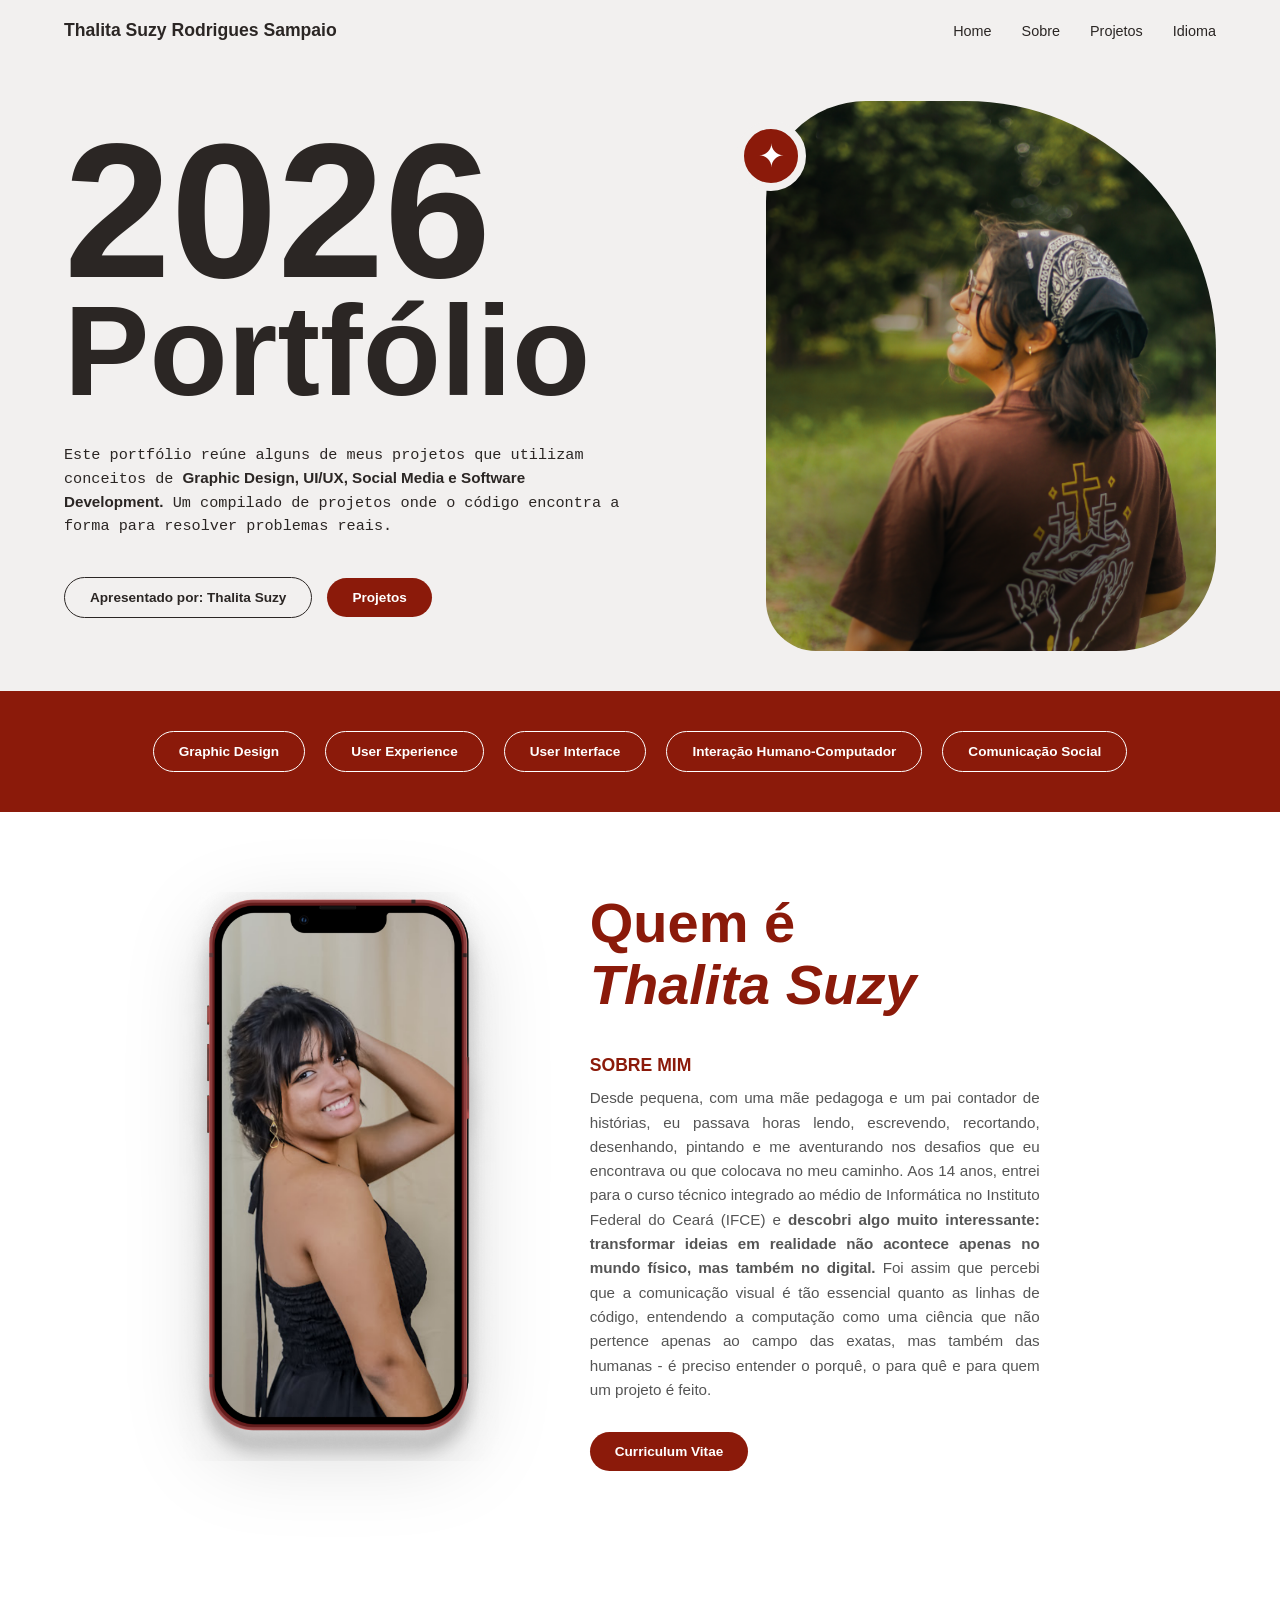
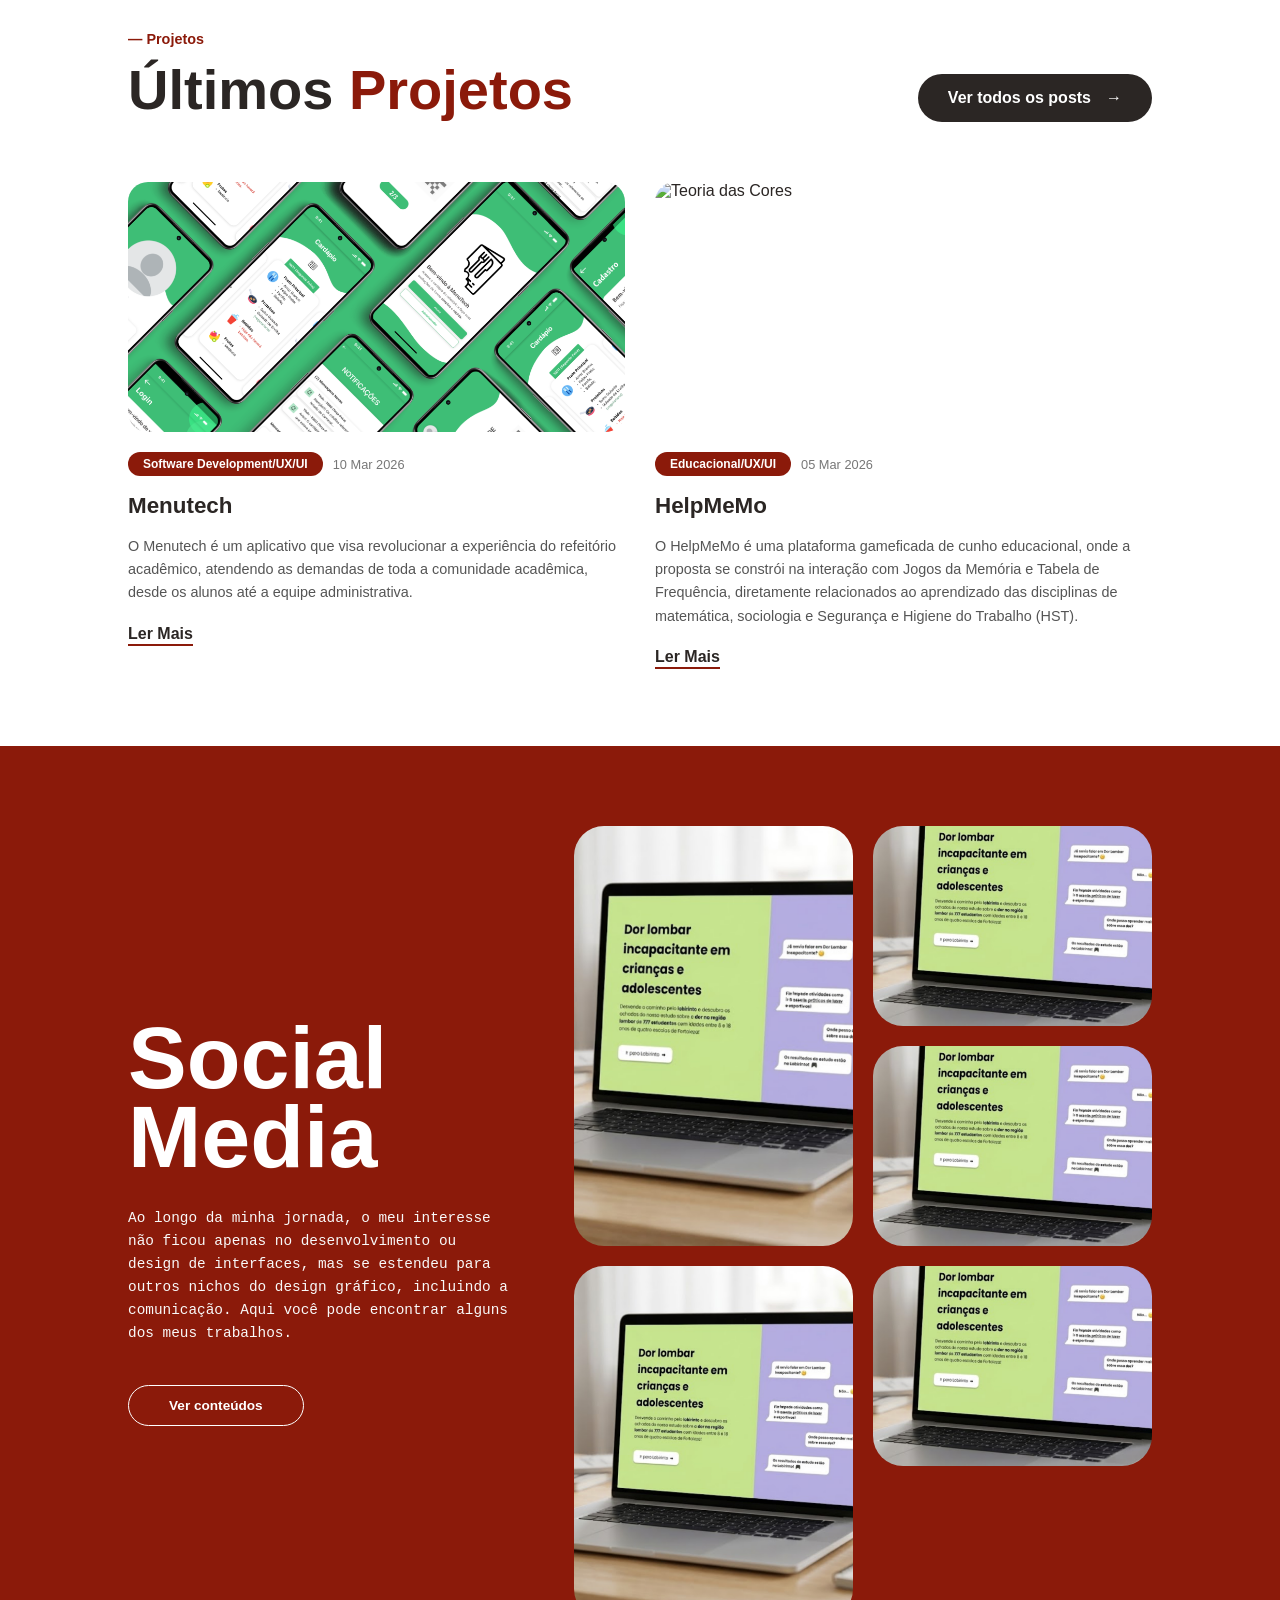
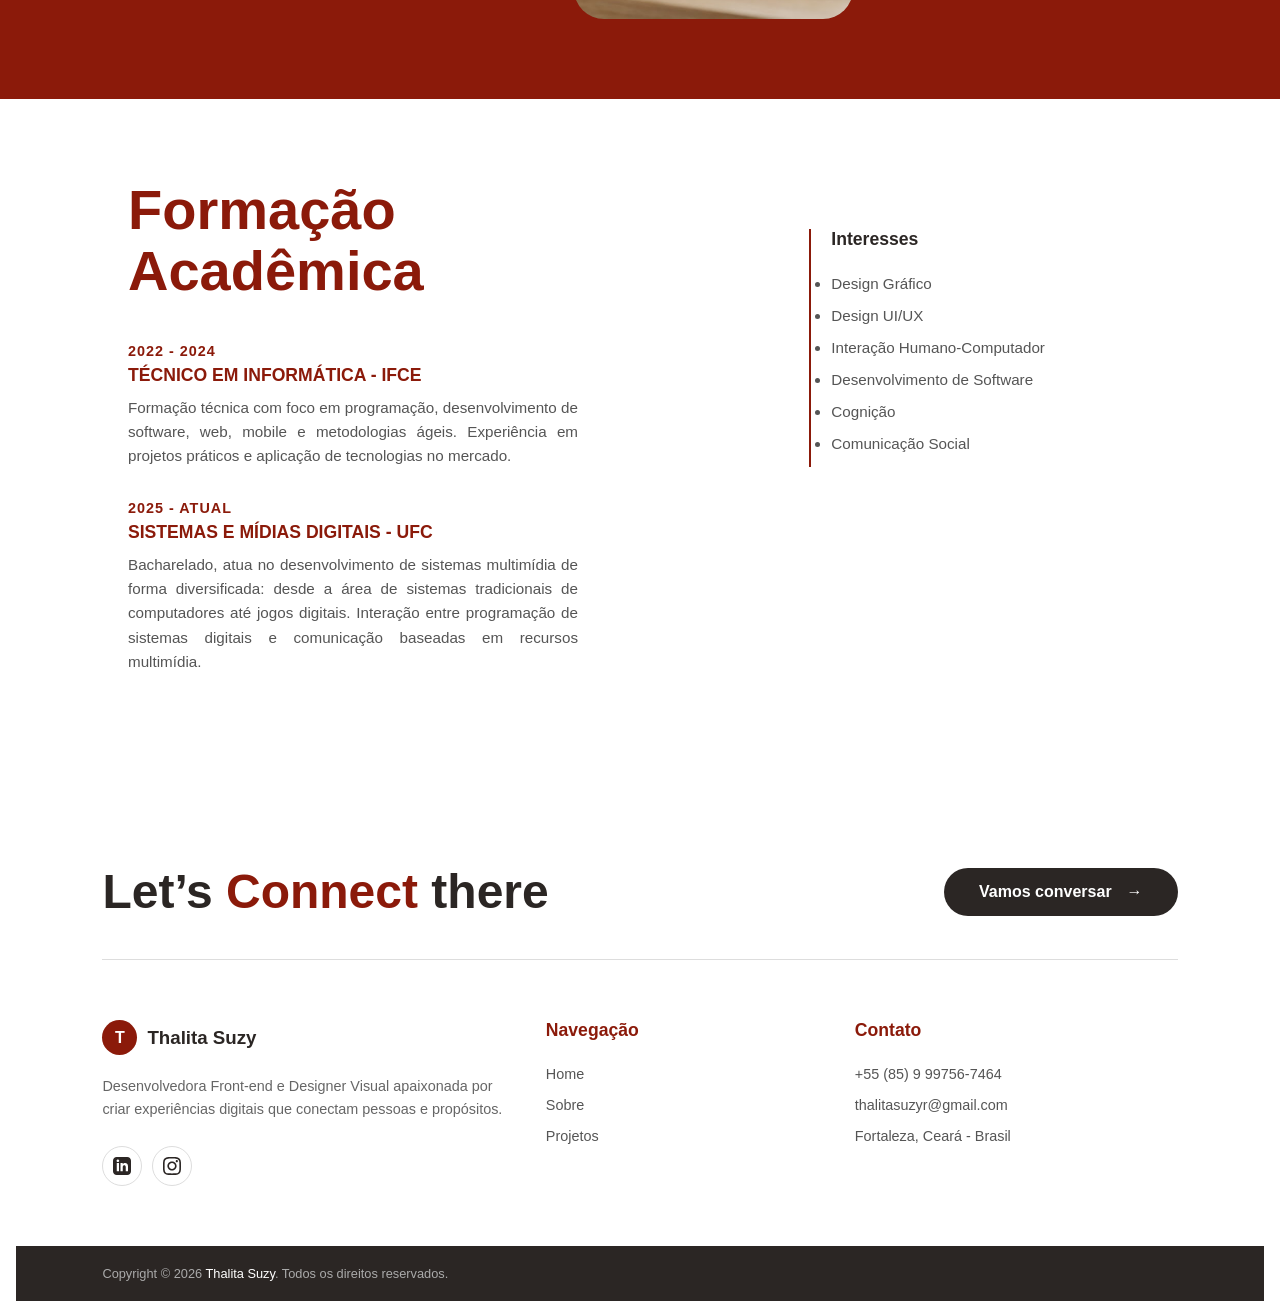
==== index.html @ 00ee0e09 "Update index.html" ====
<!DOCTYPE html>
<html lang="pt-br">
<head>
    <meta charset="UTF-8">
    <meta name="viewport" content="width=device-width, initial-scale=1.0">
    <title>Thalita Suzy | Portfolio</title>
    <link rel="stylesheet" href="index.css">
    <script src="main.js" defer></script>
</head>
<body id="home">

    <nav class="navbar">
        <div class="logo">Thalita Suzy Rodrigues Sampaio</div>
        <ul class="nav-links">
            <li><a href="#home" data-i18n="nav_home">Home</a></li>
            <li><a href="#sobre" data-i18n="nav_about">Sobre</a></li>
            <li><a href="#projetos" data-i18n="nav_projects">Projetos</a></li>
            <li class="dropdown-container">
                <a href="#" class="dropdown-trigger" data-i18n="nav_lang">Idioma</a>
                <ul class="dropdown-menu">
                    <li><a href="#" id="btn-pt">Português</a></li>
                    <li><a href="#" id="btn-en">Inglês</a></li>
                </ul>
            </li>
        </ul>
    </nav>

    <section class="hero">
        <div class="content">
            <h1 class="year">2026</h1>
            <h2 class="title" data-i18n="hero_title">Portfólio</h2>
            <p class="subtitle" data-i18n="hero_subtitle">Este portfólio reúne alguns de meus projetos que utilizam conceitos de <strong>Graphic Design, UI/UX, Social Media e Software Development.</strong> Um compilado de projetos onde o código encontra a forma para resolver problemas reais.</p>
            
            <div class="buttons">
                <span class="btn-outline" data-i18n="hero_presented">Apresentado por: Thalita Suzy</span>
                <a href="#projetos" class="btn-solid" style="text-decoration: none;" data-i18n="hero_btn">Projetos</a>
            </div>
        </div>

        <div class="image-container">
            <div class="star-icon">✦</div>
            <div class="main-image">
                <img src="assets/hero-img.png" alt="Foto de Perfil">
            </div>
        </div>
    </section>

    <section class="interests">
        <div class="interests-container">
            <span class="btn-outline-white">Graphic Design</span>
            <span class="btn-outline-white">User Experience</span>
            <span class="btn-outline-white">User Interface</span>
            <span class="btn-outline-white" data-i18n="int_ihc">Interação Humano-Computador</span>
            <span class="btn-outline-white" data-i18n="int_cs">Comunicação Social</span>
        </div>
    </section>

    <section class="academic-journey" id="sobre">
        <div class="mockup-container">
            <img src="assets/iphone-mockup.png" alt="Interface Mobile Portfolio" class="iphone-img">
        </div>
        <div class="education-info">
            <h2 class="section-title" data-i18n="about_section_title">Quem é<br><em>Thalita Suzy</em></h2>

            <div class="course">
                <h3 data-i18n="about_title">Sobre mim</h3>
                <p data-i18n="about_text">Desde pequena, com uma mãe pedagoga e um pai contador de histórias, eu passava horas lendo, escrevendo, recortando, desenhando, pintando e me aventurando nos desafios que eu encontrava ou que colocava no meu caminho. Aos 14 anos, entrei para o curso técnico integrado ao médio de Informática no Instituto Federal do Ceará (IFCE) e <strong>descobri algo muito interessante: transformar ideias em realidade não acontece apenas no mundo físico, mas também no digital.</strong> Foi assim que percebi que a comunicação visual é tão essencial quanto as linhas de código, entendendo a computação como uma ciência que não pertence apenas ao campo das exatas, mas também das humanas - é preciso entender o porquê, o para quê e para quem um projeto é feito.</p>
            </div>

            <a href="https://lattes.cnpq.br/1735218539769855" target="_blank" rel="noopener noreferrer" class="btn-solid" style="display: inline-block; text-decoration: none; text-align: center;" data-i18n="about_cv">Curriculum Vitae</a>
        </div>
    </section>

    <section class="latest-news" id="projetos">
        <div class="news-header">
            <div class="header-left">
                <span class="news-tag" data-i18n="proj_tag">— Projetos</span>
                <h2 class="news-title-main" data-i18n="proj_title">Últimos <span>Projetos</span></h2>
            </div>
            <a href="https://www.linkedin.com/in/thalitasuzy/" target="_blank" rel="noopener noreferrer" class="view-all-btn" data-i18n="proj_view_all">
                Ver todos os posts <span class="arrow">→</span>
            </a>
        </div>

        <div class="news-grid">
            <article class="news-card">
                <div class="card-image">
                    <img src="assets/projeto2.png" alt="Web Design" loading="lazy">
                </div>
                <div class="card-meta">
                    <span class="category-tag">Software Development/UX/UI</span>
                    <span class="post-date">10 Mar 2026</span>
                </div>
                <h3>Menutech</h3>
                <p data-i18n="proj1_desc">O Menutech é um aplicativo que visa revolucionar a experiência do refeitório acadêmico, atendendo as demandas de toda a comunidade academica, desde os alunos até a equipe administrativa.</p>
                <a href="https://www.linkedin.com/feed/update/urn:li:activity:7304932510893797377/" target="_blank" rel="noopener noreferrer" class="read-more" data-i18n="proj_read_more">Ler Mais</a>
            </article>

            <article class="news-card">
                <div class="card-image">
                    <img src="assets/projeto3.png" alt="Teoria das Cores" loading="lazy">
                </div>
                <div class="card-meta">
                    <span class="category-tag">Educacional/UX/UI</span>
                    <span class="post-date">05 Mar 2026</span>
                </div>
                <h3>HelpMeMo</h3>
                <p data-i18n="proj2_desc">O HelpMeMo é uma plataforma gameficada de cunho educacional, onde a proposta se constrói na interação com Jogos da Memória e Tabela de Frequência, diretamente relacionados ao aprendizado das disciplinas de matemática, sociologia e Segurança e Higiene do Trabalho (HST).</p>
                <a href="https://www.linkedin.com/feed/update/urn:li:activity:7315538805820669953/" target="_blank" rel="noopener noreferrer" class="read-more" data-i18n="proj_read_more">Ler Mais</a>
            </article>

        </div>
    </section>

    <section class="content-created">
        <div class="content-info">
            <h2 class="content-title">Social Media</h2>
            <p class="content-description" data-i18n="sm_desc">
                Ao longo da minha jornada, o meu interesse não ficou apenas no desenvolvimento ou design de interfaces, 
                mas se estendeu para outros nichos do design gráfico, incluindo a comunicação. Aqui você pode encontrar alguns dos meus trabalhos.
            </p>
            <a href="#" class="btn-outline-pill" data-i18n="sm_btn">Ver conteúdos</a>
        </div>

        <div class="content-gallery">
            <div class="grid-item item-1"><img src="assets/projeto1.png" alt="Kedros Media & Studio" loading="lazy"></div>
            <div class="grid-item item-2"><img src="assets/projeto1.png" alt="Design Mobile" loading="lazy"></div>
            <div class="grid-item item-3"><img src="assets/projeto1.png" alt="Branding e Cartões" loading="lazy"></div>
            <div class="grid-item item-4"><img src="assets/projeto1.png" alt="Editorial Design" loading="lazy"></div>
            <div class="grid-item item-5"><img src="assets/projeto1.png" alt="Social Media Design" loading="lazy"></div>
        </div>
    </section>

    <section class="academic-journey">
        <div class="education-info">
            <h2 class="section-title" data-i18n="acad_title">Formação<br>Acadêmica</h2>

            <div class="course">
                <span class="date">2022 - 2024</span>
                <h3 data-i18n="acad_ifce_title">TÉCNICO EM INFORMÁTICA - IFCE</h3>
                <p data-i18n="acad_ifce_desc">Formação técnica com foco em programação, desenvolvimento de software, web, mobile e metodologias ágeis. Experiência em projetos práticos e aplicação de tecnologias no mercado.</p>
            </div>

            <div class="course">
                <span class="date" data-i18n="acad_ufc_date">2025 - ATUAL</span>
                <h3 data-i18n="acad_ufc_title">SISTEMAS E MÍDIAS DIGITAIS - UFC</h3>
                <p data-i18n="acad_ufc_desc">Bacharelado, atua no desenvolvimento de sistemas multimídia de forma diversificada: desde a área de sistemas tradicionais de computadores até jogos digitais. Interação entre programação de sistemas digitais e comunicação baseadas e recursos multimídia.</p>
            </div>
        </div>

        <div class="interests-sidebar">
            <h4 data-i18n="acad_int_title">Interesses</h4>
            <ul>
                <li>Design Gráfico</li>
                <li>Design UI/UX</li>
                <li data-i18n="int_ihc">Interação Humano-Computador</li>
                <li data-i18n="acad_int_dev">Desenvolvimento de Software</li>
                <li data-i18n="acad_int_cog">Cognição</li>
                <li data-i18n="int_cs">Comunicação Social</li>
            </ul>
        </div>
    </section>

    <footer class="lets-connect">
        <div class="footer-top">
            <h2 class="connect-title" data-i18n="foot_connect">Let’s <span>Connect</span> there</h2>
            <a href="mailto:thalitasuzy@exemplo.com?subject=Contato via Portfólio" class="footer-cta-btn" data-i18n="foot_btn">
                Vamos conversar <span class="arrow">→</span>
            </a>
        </div>

        <hr class="footer-divider">

        <div class="footer-content">
            <div class="footer-brand">
                <div class="brand-logo">
                    <span class="logo-circle">T</span>
                    <h3>Thalita Suzy</h3>
                </div>
                <p class="brand-description" data-i18n="foot_desc">
                    Desenvolvedora Front-end e Designer Visual apaixonada por criar experiências digitais que conectam pessoas e propósitos.
                </p>
                <div class="social-icons">
    <a href="https://www.linkedin.com/in/thalitaasuzy/?skipRedirect=true" target="_blank" rel="noopener noreferrer" class="social-icon" aria-label="LinkedIn">
        <svg xmlns="http://www.w3.org/2000/svg" width="18" height="18" viewBox="0 0 24 24" fill="currentColor">
            <path d="M19 0h-14c-2.761 0-5 2.239-5 5v14c0 2.761 2.239 5 5 5h14c2.762 0 5-2.239 5-5v-14c0-2.761-2.238-5-5-5zm-11 19h-3v-11h3v11zm-1.5-12.268c-.966 0-1.75-.79-1.75-1.764s.784-1.764 1.75-1.764 1.75.79 1.75 1.764-.783 1.764-1.75 1.764zm13.5 12.268h-3v-5.604c0-3.368-4-3.113-4 0v5.604h-3v-11h3v1.765c1.396-2.586 7-2.777 7 2.476v6.759z"/>
        </svg>
    </a>

    <a href="https://www.instagram.com/by_thalitaasuzy/" target="_blank" rel="noopener noreferrer" class="social-icon" aria-label="Instagram">
        <svg xmlns="http://www.w3.org/2000/svg" width="18" height="18" viewBox="0 0 24 24" fill="currentColor">
            <path d="M12 2.163c3.204 0 3.584.012 4.85.07 3.252.148 4.771 1.691 4.919 4.919.058 1.265.069 1.645.069 4.849 0 3.205-.012 3.584-.069 4.849-.149 3.225-1.664 4.771-4.919 4.919-1.266.058-1.644.07-4.85.07-3.204 0-3.584-.012-4.849-.07-3.26-.149-4.771-1.699-4.919-4.92-.058-1.265-.07-1.644-.07-4.849 0-3.204.013-3.583.07-4.849.149-3.227 1.664-4.771 4.919-4.919 1.266-.057 1.645-.069 4.849-.069zm0-2.163c-3.259 0-3.667.014-4.947.072-4.358.2-6.78 2.618-6.98 6.98-.059 1.281-.073 1.689-.073 4.948 0 3.259.014 3.668.072 4.948.2 4.358 2.618 6.78 6.98 6.98 1.281.058 1.689.072 4.948.072 3.259 0 3.668-.014 4.948-.072 4.354-.2 6.782-2.618 6.979-6.98.059-1.28.073-1.689.073-4.948 0-3.259-.014-3.667-.072-4.947-.196-4.354-2.617-6.78-6.979-6.98-1.281-.059-1.69-.073-4.949-.073zm0 5.838c-3.403 0-6.162 2.759-6.162 6.162s2.759 6.163 6.162 6.163 6.162-2.759 6.162-6.163c0-3.403-2.759-6.162-6.162-6.162zm0 10.162c-2.209 0-4-1.79-4-4 0-2.209 1.791-4 4-4s4 1.791 4 4c0 2.21-1.791 4-4 4zm6.406-11.845c-.796 0-1.441.645-1.441 1.44s.645 1.44 1.441 1.44c.795 0 1.439-.645 1.439-1.44s-.644-1.44-1.439-1.44z"/>
        </svg>
    </a>
    
    </div>
            </div>

            <div class="footer-links">
                <h4 data-i18n="foot_nav">Navegação</h4>
                <ul>
                    <li><a href="#home" data-i18n="nav_home">Home</a></li>
                    <li><a href="#sobre" data-i18n="nav_about">Sobre</a></li>
                    <li><a href="#projetos" data-i18n="nav_projects">Projetos</a></li>
                </ul>
            </div>

            <div class="footer-links">
                <h4 data-i18n="foot_contact">Contato</h4>
                <ul>
                    <li>+55 (85) 9 99756-7464</li>
                    <li>thalitasuzyr@gmail.com</li>
                    <li>Fortaleza, Ceará - Brasil</li>
                </ul>
            </div>
        </div>

        <div class="footer-bottom">
            <p data-i18n="foot_rights">Copyright © 2026 <span>Thalita Suzy</span>. Todos os direitos reservados.</p>
        </div>
    </footer>

</body>
</html>
---- index.css ----
/* =========================================
   1. DESIGN TOKENS (Variáveis Globais)
========================================= */
:root {
    --bg-color: #f2f0ef;
    --text-main: #2b2624;
    --text-light: #555555;
    --primary-color: #8b1a0a;
    --white: #ffffff;
    
    --radius-pill: 50px;
    --radius-card: 20px;
    --transition: 0.3s ease;
    
    --space-section: 80px 10%;
}

/* =========================================
   2. BASE & RESET
========================================= */
* {
    margin: 0;
    padding: 0;
    box-sizing: border-box;
    font-family: 'Inter', 'Arial', sans-serif; 
}

html {
    scroll-behavior: smooth;
    scroll-padding-top: 80px; 
}

body {
    background-color: var(--bg-color); 
    color: var(--text-main);
}

a {
    text-decoration: none;
    color: inherit;
}

/* =========================================
   3. COMPONENTES REUTILIZÁVEIS (Botões & Tags)
========================================= */
.btn-solid, .btn-outline, .btn-outline-white, .btn-outline-pill {
    display: inline-block;
    padding: 12px 25px;
    border-radius: var(--radius-pill);
    font-size: 0.85rem;
    font-weight: bold;
    cursor: pointer;
    text-align: center;
    transition: var(--transition);
}

.btn-solid { background-color: var(--primary-color); color: var(--white); border: none; }
.btn-solid:hover { opacity: 0.9; transform: translateY(-2px); }

.btn-outline { border: 1px solid var(--text-main); color: var(--text-main); }
.btn-outline:hover { background-color: var(--text-main); color: var(--white); }

.btn-outline-white { border: 1px solid var(--white); color: var(--white); }
.btn-outline-white:hover { background-color: var(--white); color: var(--text-main); }

.btn-outline-pill { border: 1px solid var(--white); color: var(--white); padding: 12px 40px; }
.btn-outline-pill:hover { background-color: var(--text-main); border-color: var(--text-main); }

.category-tag {
    background-color: var(--primary-color);
    color: var(--white);
    padding: 5px 15px;
    border-radius: var(--radius-card);
    font-size: 0.75rem;
    font-weight: bold;
}

/* =========================================
   4. NAVBAR & DROPDOWN
========================================= */
.navbar {
    display: flex;
    justify-content: space-between;
    align-items: center;
    padding: 20px 5%; 
}

.logo { font-weight: bold; font-size: 1.1rem; }
.nav-links { display: flex; list-style: none; gap: 30px; }
.nav-links a { font-size: 0.9rem; font-weight: 500; transition: var(--transition); }
.nav-links a:hover { color: var(--primary-color); }

.dropdown-container { position: relative; cursor: pointer; }
.dropdown-menu {
    display: none; 
    position: absolute;
    top: 100%; left: 0;
    background-color: var(--bg-color); 
    min-width: 120px;
    box-shadow: 0px 8px 16px rgba(0,0,0,0.1); 
    border-radius: 8px;
    z-index: 10;
    overflow: hidden;
}
.dropdown-container:hover .dropdown-menu { display: block; }
.dropdown-menu a { display: block; padding: 10px 15px; font-size: 0.85rem; }
.dropdown-menu a:hover { background-color: #e5e2e0; }

/* =========================================
   5. SEÇÕES GERAIS (Layouts)
========================================= */
.section-title {
    color: var(--primary-color);
    font-size: 3.5rem;
    line-height: 1.1;
    margin-bottom: 40px;
    font-weight: 800;
}

/* HERO */
.hero {
    display: flex;
    align-items: center;
    justify-content: space-between;
    padding: 40px 5%;
}
.year { font-size: 12rem; line-height: 0.8; margin-bottom: -10px; }
.title { font-size: 8rem; font-weight: 700; margin-bottom: 20px; }
.subtitle { font-family: 'Courier New', monospace; font-size: 0.95rem; margin-bottom: 40px; max-width: 560px; line-height: 1.5; }
.buttons { display: flex; gap: 15px; align-items: center; }

.image-container { position: relative; width: 450px; height: 550px; }
.main-image {
    width: 100%; height: 100%; overflow: hidden;
    border-radius: 100px 250px 100px 50px; 
    background-color: #ddd;
}
.main-image img { width: 100%; height: 100%; object-fit: cover; }
.star-icon {
    position: absolute; top: 20px; left: -30px;
    background-color: var(--primary-color); color: var(--white);
    width: 70px; height: 70px; border-radius: 50%;
    display: flex; justify-content: center; align-items: center;
    font-size: 2rem; border: 8px solid var(--bg-color); z-index: 2;
}

/* INTERESSES (Faixa Vermelha) */
.interests-container {
    display: flex; flex-wrap: wrap; justify-content: center;
    padding: 40px 5%; background-color: var(--primary-color); gap: 20px;
} 

/* JORNADA ACADÊMICA (Sobre) */
.academic-journey {
    display: flex; justify-content: space-between; align-items: flex-start;
    padding: var(--space-section); background-color: var(--white); gap: 40px;
}
.mockup-container { flex: 1.5; display: flex; justify-content: center; }
.iphone-img { width: 100%; max-width: 320px; filter: drop-shadow(0px 20px 40px rgba(0,0,0,0.15)); }
.education-info { flex: 2; }

.course { margin-bottom: 30px; max-width: 450px; }
.course .date { color: var(--primary-color); font-weight: bold; font-size: 0.9rem; letter-spacing: 1px; }
.course h3 { color: var(--primary-color); font-size: 1.1rem; margin: 5px 0 10px 0; text-transform: uppercase; }
.course p { font-size: 0.95rem; line-height: 1.6; color: var(--text-light); text-align: justify; }

.interests-sidebar {
    flex: 1; border-left: 2px solid var(--primary-color);
    padding-left: 20px; margin-top: 50px;
}
.interests-sidebar h4 { font-size: 1.1rem; margin-bottom: 25px; font-weight: bold; }
.interests-sidebar li { font-size: 0.95rem; margin-bottom: 15px; color: var(--text-light); }

/* ÚLTIMOS PROJETOS (Blog/Cards) */
.latest-news { padding: var(--space-section); background-color: var(--white); }
.news-header { display: flex; justify-content: space-between; align-items: flex-end; margin-bottom: 60px; }
.news-tag { color: var(--primary-color); font-weight: bold; font-size: 0.9rem; display: block; margin-bottom: 10px; }
.news-title-main { font-size: 3.5rem; font-weight: 800; color: var(--text-main); }
.news-title-main span { color: var(--primary-color); }

.view-all-btn {
    background-color: var(--text-main); color: var(--white);
    padding: 15px 30px; border-radius: var(--radius-pill);
    font-weight: bold; display: flex; align-items: center; gap: 15px; transition: var(--transition);
}
.view-all-btn:hover { background-color: var(--primary-color); }

.news-grid { display: grid; grid-template-columns: repeat(auto-fit, minmax(300px, 1fr)); gap: 30px; }
.news-card { transition: transform var(--transition); }
.news-card:hover { transform: translateY(-5px); }

.card-image { position: relative; width: 100%; height: 250px; border-radius: var(--radius-card); overflow: hidden; margin-bottom: 20px; }
.card-image img { width: 100%; height: 100%; object-fit: cover; transition: transform 0.5s ease; }
.news-card:hover .card-image img { transform: scale(1.05); }

.card-meta { display: flex; gap: 10px; margin-bottom: 15px; align-items: center; }
.post-date { color: #777; font-size: 0.8rem; }
.news-card h3 { font-size: 1.4rem; margin-bottom: 15px; line-height: 1.3; }
.news-card p { font-size: 0.9rem; color: var(--text-light); line-height: 1.6; margin-bottom: 20px; }
.read-more { font-weight: bold; border-bottom: 2px solid var(--primary-color); padding-bottom: 2px; }

/* SOCIAL MEDIA (Galeria Mosaico) */
.content-created { display: flex; padding: var(--space-section); background-color: var(--primary-color); gap: 60px; align-items: center; }
.content-info { flex: 1; max-width: 450px; }
.content-title { font-size: 5.5rem; font-weight: 800; line-height: 0.9; color: var(--white); margin-bottom: 30px; }
.content-description { font-family: 'Courier New', monospace; font-size: 0.9rem; line-height: 1.6; color: #f9f9f9; margin-bottom: 40px; }

.content-gallery { flex: 1.5; display: grid; grid-template-columns: repeat(2, 1fr); grid-template-rows: repeat(3, 200px); gap: 20px; }
.grid-item { width: 100%; height: 100%; overflow: hidden; border-radius: 30px; }
.grid-item img { width: 100%; height: 100%; object-fit: cover; transition: transform 0.5s ease; }
.grid-item:hover img { transform: scale(1.05); }
.item-1, .item-4 { grid-row: span 2; } 

/* =========================================
   6. FOOTER
========================================= */
.lets-connect { background-color: var(--white); padding: 80px 8% 0 8%; }
.footer-top { display: flex; justify-content: space-between; align-items: center; margin-bottom: 40px; }
.connect-title { font-size: 3rem; font-weight: 800; }
.connect-title span { color: var(--primary-color); }
.footer-cta-btn {
    background-color: var(--text-main); color: var(--white);
    padding: 15px 35px; border-radius: var(--radius-pill);
    font-weight: bold; display: flex; align-items: center; gap: 15px; transition: var(--transition);
}
.footer-cta-btn:hover { background-color: var(--primary-color); }

.footer-divider { border: 0; border-top: 1px solid #ddd; margin-bottom: 60px; }

.footer-content { display: grid; grid-template-columns: 1.5fr 1fr 1.2fr; gap: 40px; padding-bottom: 60px; }
.brand-logo { display: flex; align-items: center; gap: 10px; margin-bottom: 20px; }
.logo-circle {
    background-color: var(--primary-color); color: var(--white);
    width: 35px; height: 35px; display: flex; justify-content: center; align-items: center;
    border-radius: 50%; font-weight: bold;
}
.brand-description { font-size: 0.9rem; line-height: 1.6; color: #666; margin-bottom: 25px; }
.social-icons { display: flex; gap: 10px; }
.social-icon {
    width: 40px; height: 40px; border: 1px solid #ddd; border-radius: 50%;
    display: flex; justify-content: center; align-items: center; font-weight: bold; transition: var(--transition);
}
.social-icon:hover { background-color: var(--primary-color); color: var(--white); border-color: var(--primary-color); }

.footer-links h4 { color: var(--primary-color); margin-bottom: 25px; font-size: 1.1rem; }
.footer-links li { margin-bottom: 15px; font-size: 0.9rem; color: var(--text-light); list-style: none; }
.footer-links a:hover { color: var(--primary-color); }

.footer-bottom {
    background-color: var(--text-main); margin: 0 -8%; padding: 20px 8%;
    display: flex; justify-content: space-between; color: #aaa; font-size: 0.8rem;
}
.footer-bottom span { color: var(--white); }

/* =========================================
   7. RESPONSIVIDADE (Mobile)
========================================= */
@media (max-width: 992px) {
    .hero { flex-direction: column; text-align: center; }
    .year { font-size: 8rem; }
    .title { font-size: 5rem; }
    .subtitle { margin: 0 auto 40px; }
    .buttons { justify-content: center; margin-bottom: 40px; }
    
    .academic-journey, .content-created, .footer-content { flex-direction: column; }
    .content-gallery { grid-template-columns: 1fr; grid-template-rows: auto; }
    .news-header { flex-direction: column; align-items: flex-start; gap: 20px; }
}
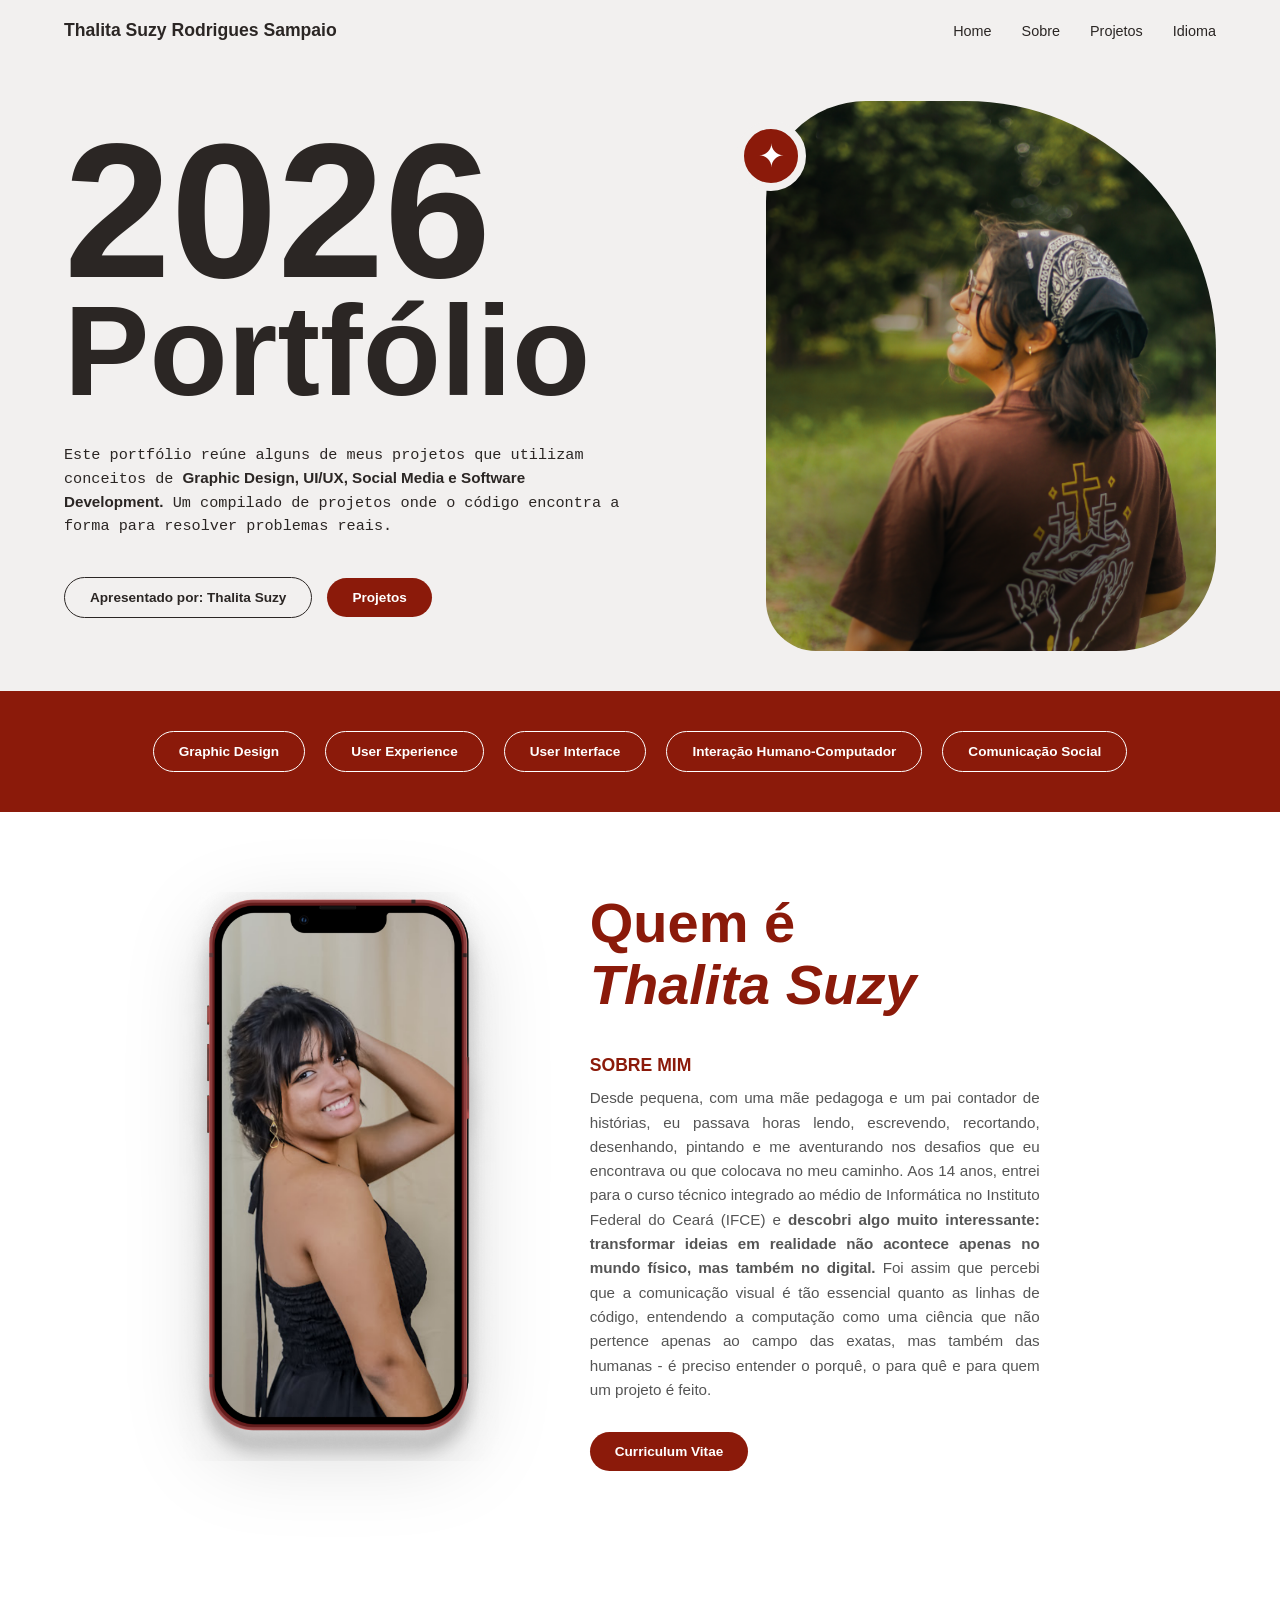
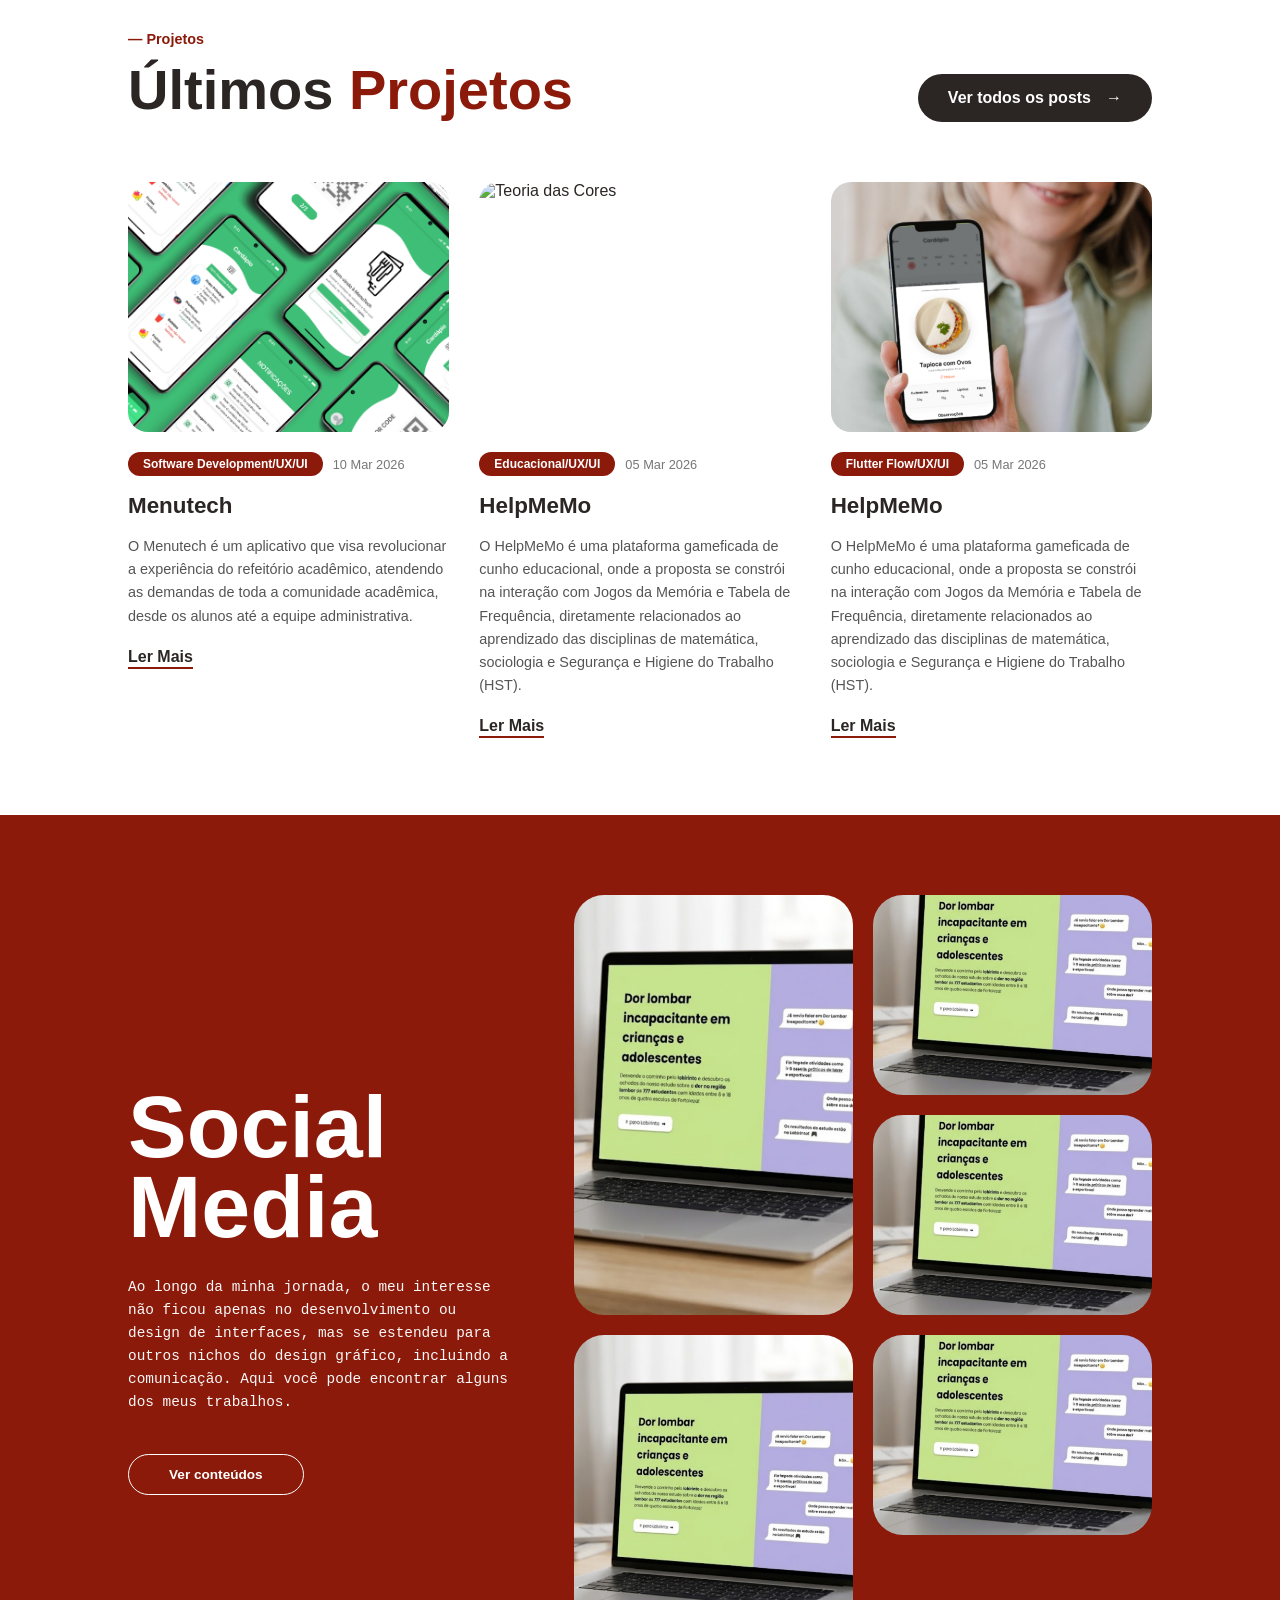
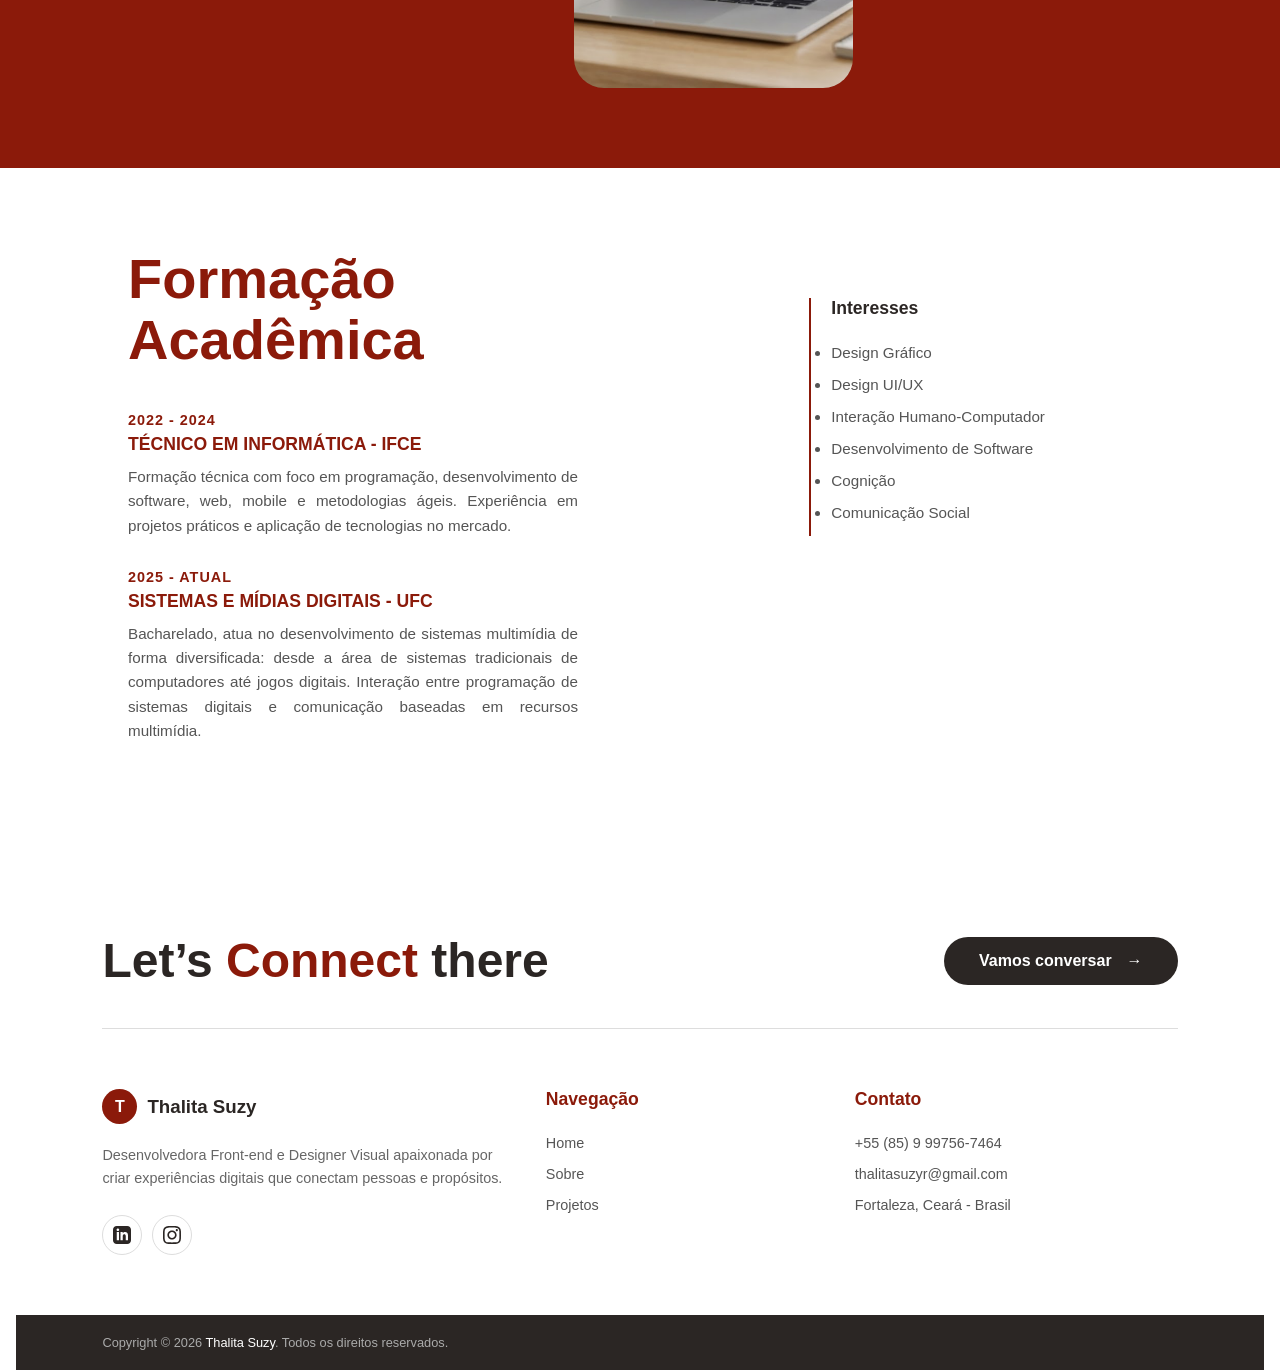
==== commit 1b35a28d: "adding new update" ====
--- a/index.html
+++ b/index.html
@@ -109,6 +109,24 @@
                 <a href="https://www.linkedin.com/feed/update/urn:li:activity:7315538805820669953/" target="_blank" rel="noopener noreferrer" class="read-more" data-i18n="proj_read_more">Ler Mais</a>
             </article>
 
+            <article class="news-card">
+                <div class="card-image">
+                    <img src="assets/projeto4.png" alt="Teoria das Cores" loading="lazy">
+                </div>
+                <div class="card-meta">
+                    <span class="category-tag">Flutter Flow/UX/UI</span>
+                    <span class="post-date">05 Mar 2026</span>
+                </div>
+                <h3>HelpMeMo</h3>
+                <p data-i18n="proj2_desc">Um aplicativo que nutricionistas podem fazer o acompanhamento da
+rotina de
+de alimentação e
+consumo de água dos seus pacientes. Seu objetivo é Facilitar o acompanhamento nutricional, por meio da interatividade intuitiva e prática entre o profissional da área (Nutricionista) e seu paciente.</p>
+                <a href="https://www.linkedin.com/posts/thalitaasuzy_uxdesign-uidesign-nutriaexaeto-activity-7325867196071473152-YeBJ?utm_source=share&utm_medium=member_desktop&rcm=ACoAAEdZW-oBWjPLIpiBJXdHD4t_kgtDSqdPmk8" target="_blank" rel="noopener noreferrer" class="read-more" data-i18n="proj_read_more">Ler Mais</a>
+            </article>
+
+
+
         </div>
     </section>
 
@@ -119,7 +137,7 @@
                 Ao longo da minha jornada, o meu interesse não ficou apenas no desenvolvimento ou design de interfaces, 
                 mas se estendeu para outros nichos do design gráfico, incluindo a comunicação. Aqui você pode encontrar alguns dos meus trabalhos.
             </p>
-            <a href="#" class="btn-outline-pill" data-i18n="sm_btn">Ver conteúdos</a>
+            <a href="social.html" class="btn-outline-pill" data-i18n="sm_btn">Ver conteúdos</a>
         </div>
 
         <div class="content-gallery">
@@ -163,7 +181,7 @@
 
     <footer class="lets-connect">
         <div class="footer-top">
-            <h2 class="connect-title" data-i18n="foot_connect">Let’s <span>Connect</span> there</h2>
+            <h2 class="connect-title" data-i18n="foot_connect">Vamos<span>Conectar</span> Aqui</h2>
             <a href="mailto:thalitasuzy@exemplo.com?subject=Contato via Portfólio" class="footer-cta-btn" data-i18n="foot_btn">
                 Vamos conversar <span class="arrow">→</span>
             </a>
--- a/index.css
+++ b/index.css
@@ -265,4 +265,55 @@
     .academic-journey, .content-created, .footer-content { flex-direction: column; }
     .content-gallery { grid-template-columns: 1fr; grid-template-rows: auto; }
     .news-header { flex-direction: column; align-items: flex-start; gap: 20px; }
+}
+
+/* =========================================
+   8. PÁGINA SOCIAL MEDIA (Pinterest Layout)
+========================================= */
+.social-header {
+    text-align: center;
+    padding: 60px 5% 20px 5%;
+}
+
+.social-header span {
+    color: var(--primary-color);
+}
+
+.pinterest-container {
+    padding: 20px 8% 80px 8%;
+    background-color: var(--bg-color);
+}
+
+.pinterest-grid {
+  
+    column-count: 3; 
+    column-gap: 20px;
+}
+
+.pin-item {
+    break-inside: avoid; 
+    margin-bottom: 20px;
+    border-radius: var(--radius-card);
+    overflow: hidden;
+    transition: transform var(--transition);
+    cursor: zoom-in;
+}
+
+.pin-item img {
+    width: 100%;
+    display: block;
+    border-radius: var(--radius-card);
+}
+
+.pin-item:hover {
+    transform: scale(1.03); 
+}
+
+
+@media (max-width: 992px) {
+    .pinterest-grid { column-count: 2; }
+}
+
+@media (max-width: 600px) {
+    .pinterest-grid { column-count: 1; }
 }
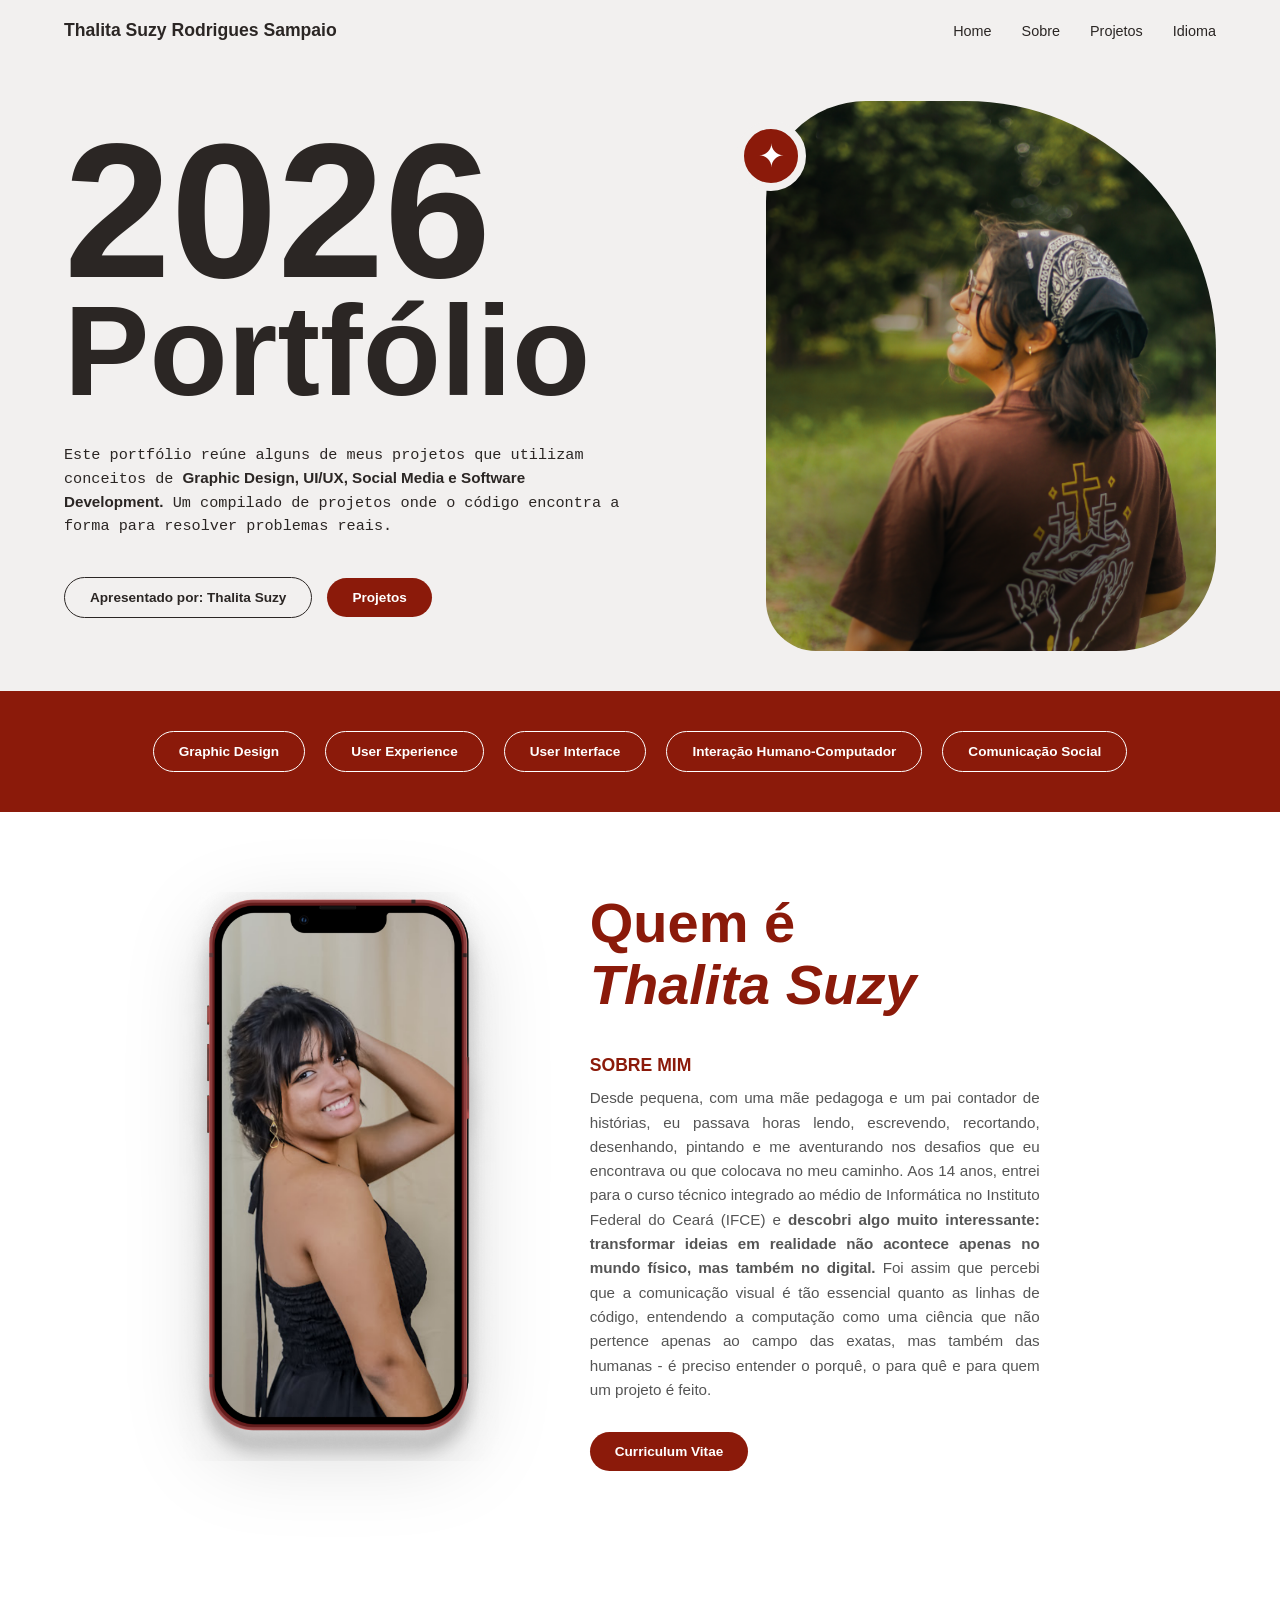
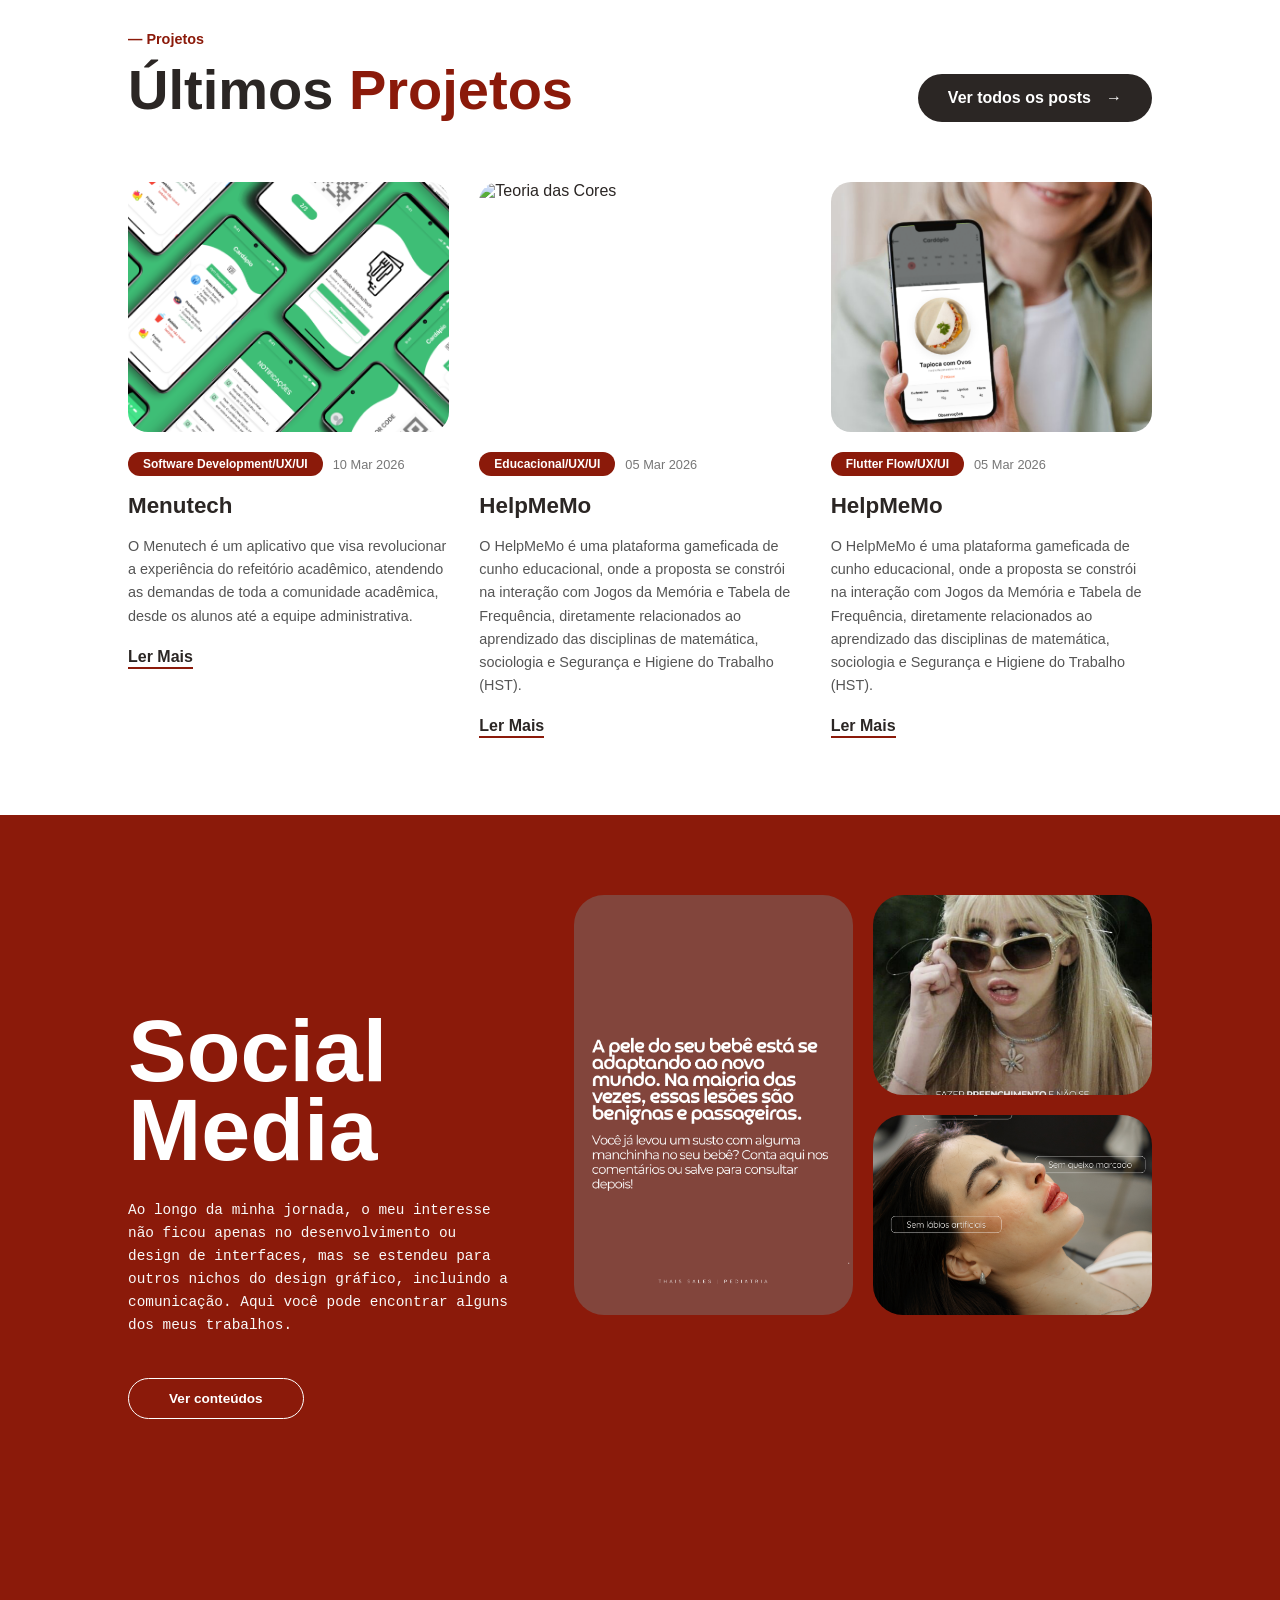
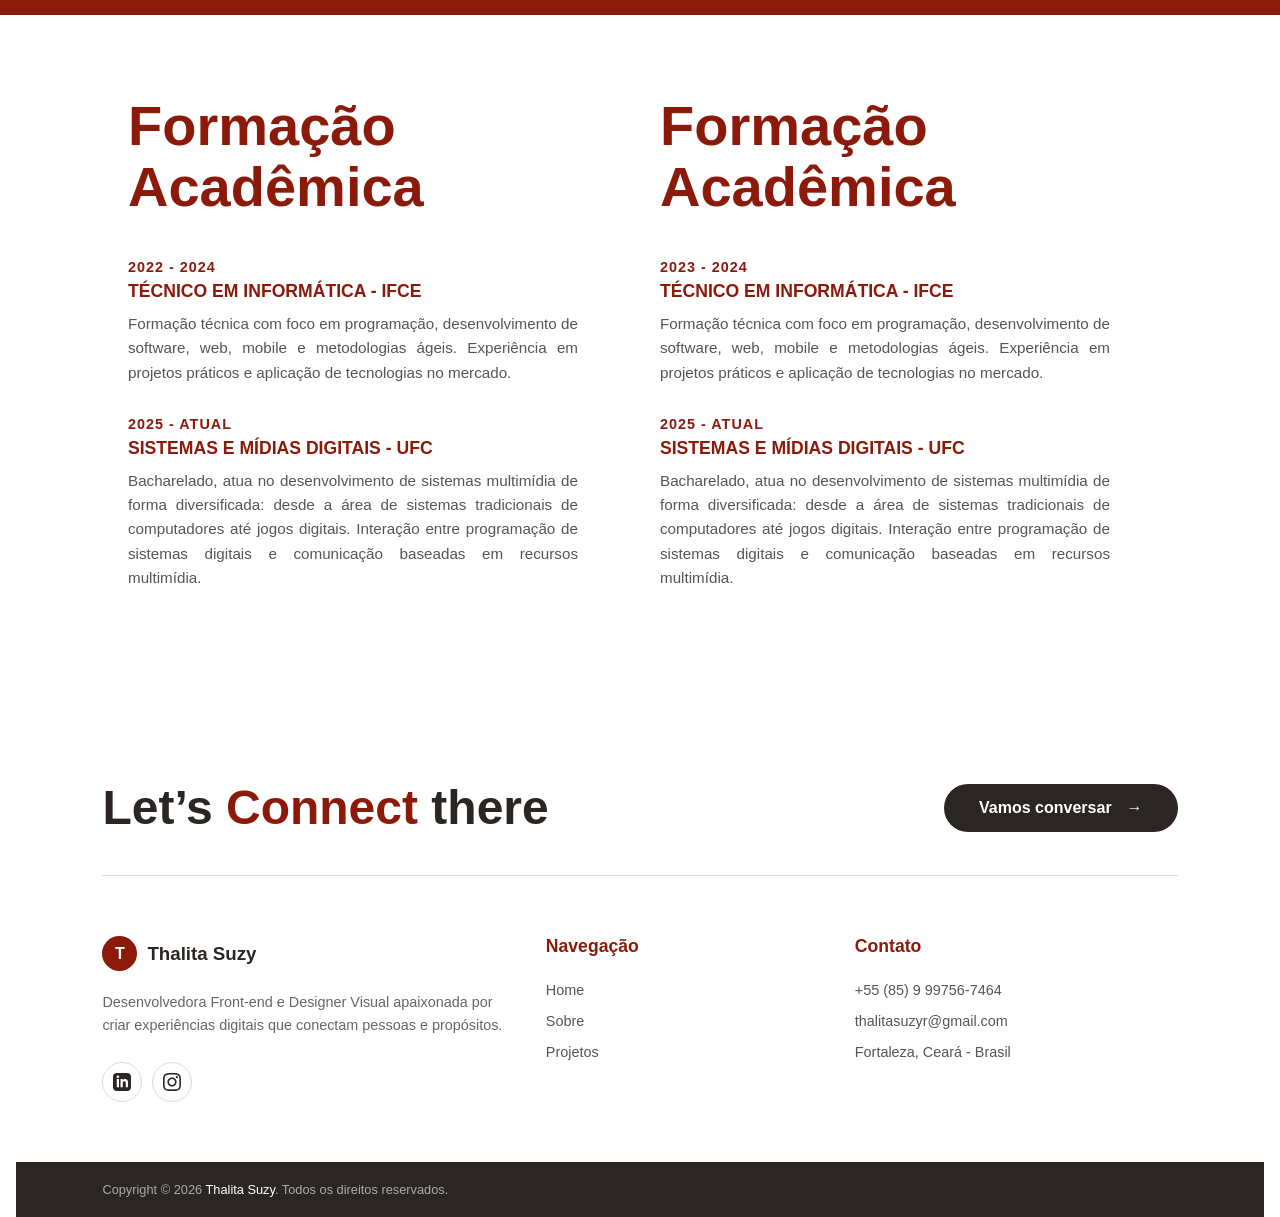
==== commit ade037ab: "updating assets" ====
--- a/index.html
+++ b/index.html
@@ -141,11 +141,9 @@
         </div>
 
         <div class="content-gallery">
-            <div class="grid-item item-1"><img src="assets/projeto1.png" alt="Kedros Media & Studio" loading="lazy"></div>
-            <div class="grid-item item-2"><img src="assets/projeto1.png" alt="Design Mobile" loading="lazy"></div>
-            <div class="grid-item item-3"><img src="assets/projeto1.png" alt="Branding e Cartões" loading="lazy"></div>
-            <div class="grid-item item-4"><img src="assets/projeto1.png" alt="Editorial Design" loading="lazy"></div>
-            <div class="grid-item item-5"><img src="assets/projeto1.png" alt="Social Media Design" loading="lazy"></div>
+            <div class="grid-item item-1"><img src="assets/socialmedia/8.png" alt="Kedros Media & Studio" loading="lazy"></div>
+            <div class="grid-item item-2"><img src="assets/socialmedia/27.png" alt="Design Mobile" loading="lazy"></div>
+            <div class="grid-item item-3"><img src="assets/socialmedia/20.png" alt="Branding e Cartões" loading="lazy"></div>
         </div>
     </section>
 
@@ -166,17 +164,24 @@
             </div>
         </div>
 
-        <div class="interests-sidebar">
-            <h4 data-i18n="acad_int_title">Interesses</h4>
-            <ul>
-                <li>Design Gráfico</li>
-                <li>Design UI/UX</li>
-                <li data-i18n="int_ihc">Interação Humano-Computador</li>
-                <li data-i18n="acad_int_dev">Desenvolvimento de Software</li>
-                <li data-i18n="acad_int_cog">Cognição</li>
-                <li data-i18n="int_cs">Comunicação Social</li>
-            </ul>
-        </div>
+        <div class="education-info">
+            <h2 class="section-title" data-i18n="acad_title">Experiênia<br>Profissional</h2>
+
+            <div class="course">
+                <span class="date">2023 - 2024</span>
+                <h3 data-i18n="acad_ifce_title">BOLSISTA - DESENVOLVIMENTO DE SOFTWARE</h3>
+                <p data-i18n="acad_ifce_desc">Desenvolvi um aplicativo e um site para o restaurante acadêmico da instituição. O projeto foi desenvolvido em equipe, utilizando tecnologias como JavaScript, HTML, CSS e FlutterFlow, e resultou no lançamento do aplicativo na App Store e no Google Play. Atuei também como designer, criando a identidade visual, protótipos e gerenciando o Instagram oficial do projeto. A startup foi incubada na Incubadora de Empresas do IFCE e contou com o suporte do Laboratório de Novos Negócios em TIC durante o desenvolvimento.</p>
+            </div>
+
+            <div class="course">
+                <span class="date" data-i18n="acad_ufc_date">2025 - 2026</span>
+                <h3 data-i18n="acad_ufc_title">BOLSISTA - INICIAÇÃO CIENTÍFICA</h3>
+                <p data-i18n="acad_ufc_desc">Projeto de Iniciação Científica: Cidades Orientadas pelo Design: estratégias de design e realidades estendidas para reconectar o cidadão com a memória da cidade.
+Vinculo: Laboratório de Experiência Digital - UFC</p>
+            </div>
+        </div>
+
+    
     </section>
 
     <footer class="lets-connect">
--- a/index.css
+++ b/index.css
@@ -268,7 +268,7 @@
 }
 
 /* =========================================
-   8. PÁGINA SOCIAL MEDIA (Pinterest Layout)
+   8. PÁGINA SOCIAL MEDIA 
 ========================================= */
 .social-header {
     text-align: center;
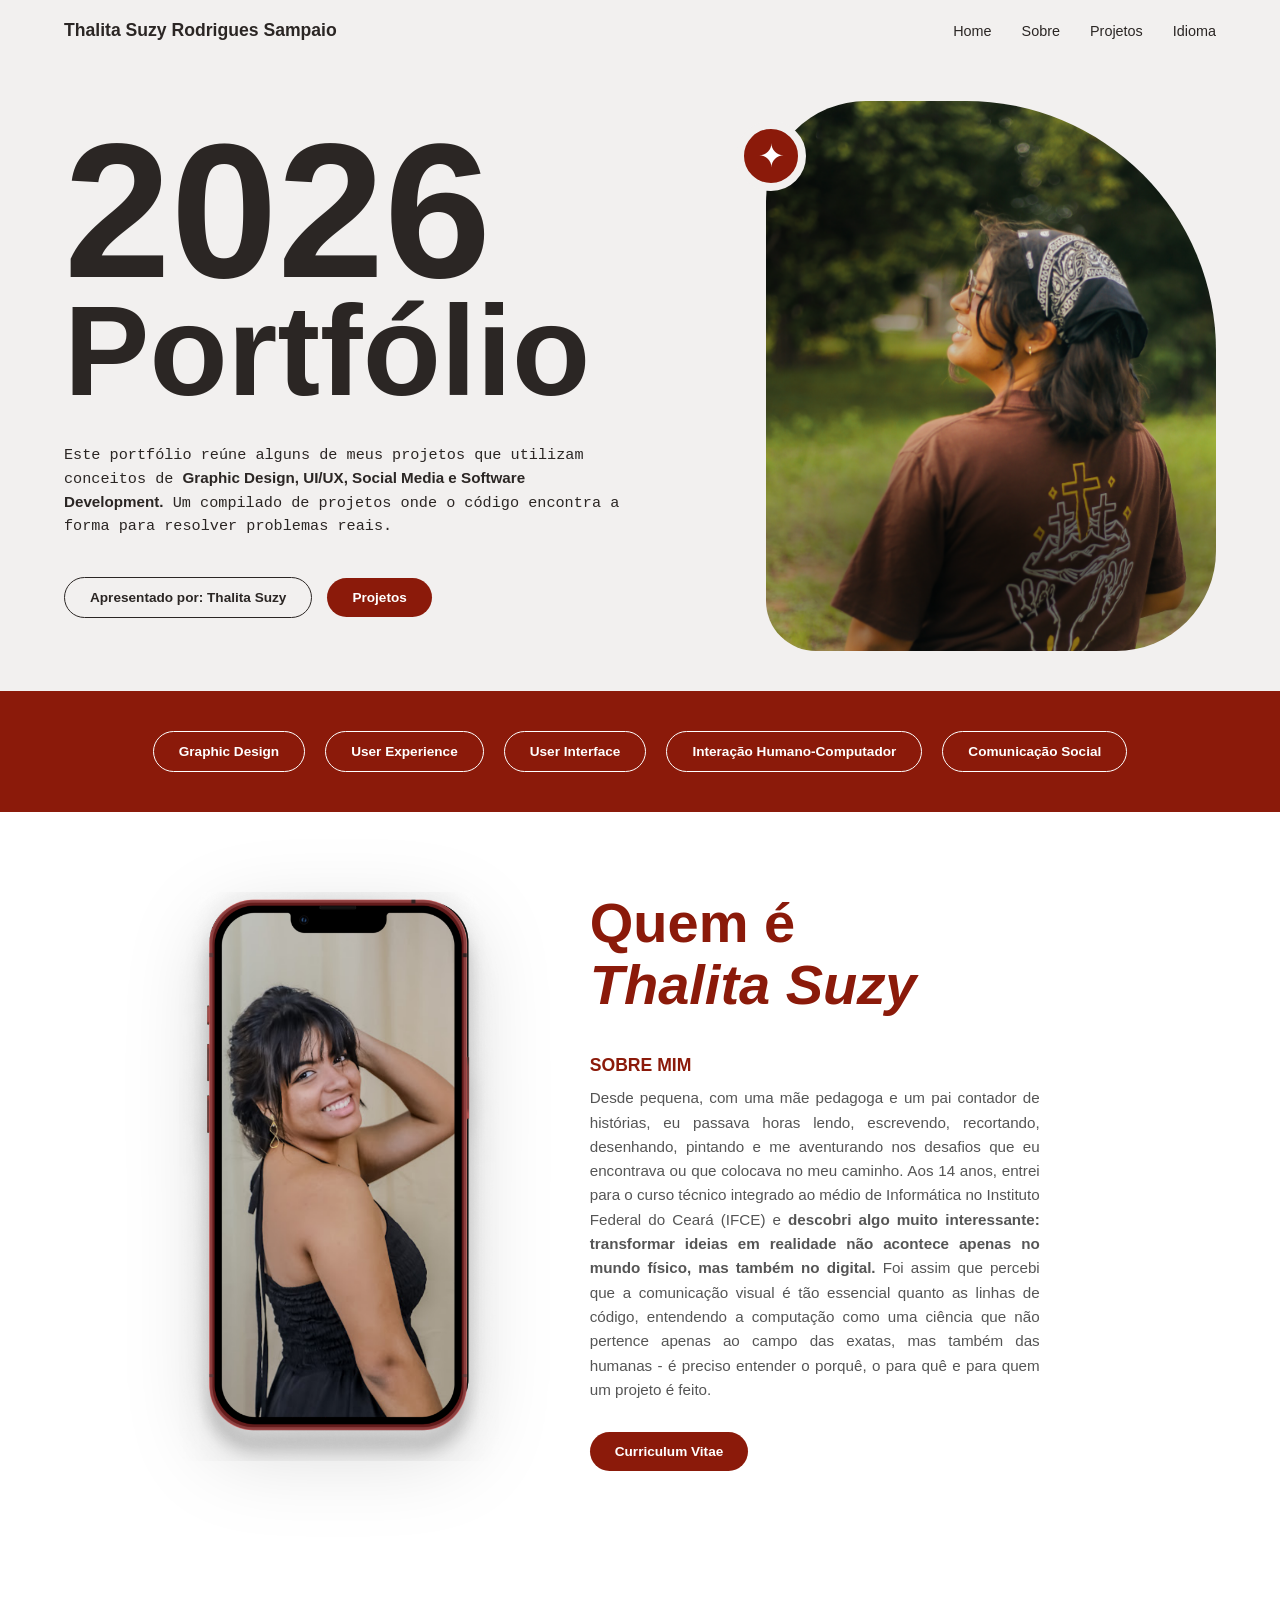
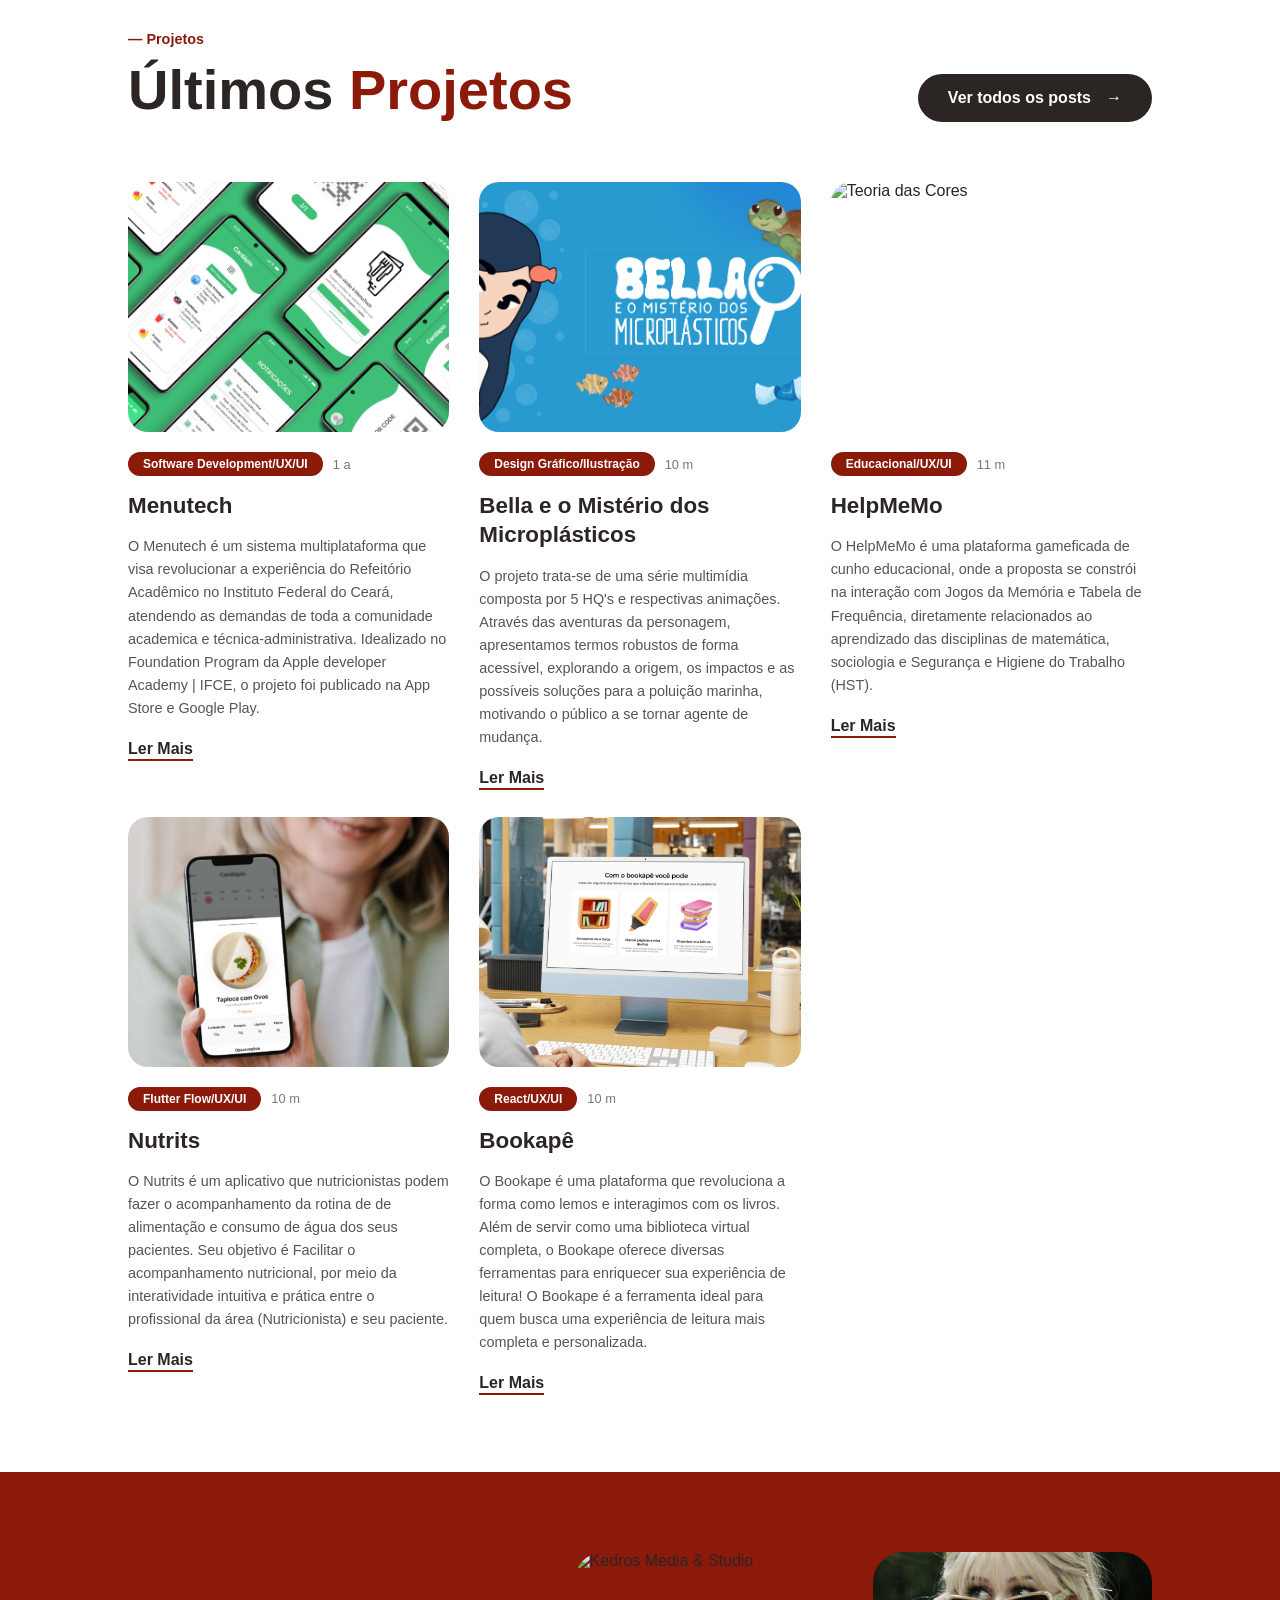
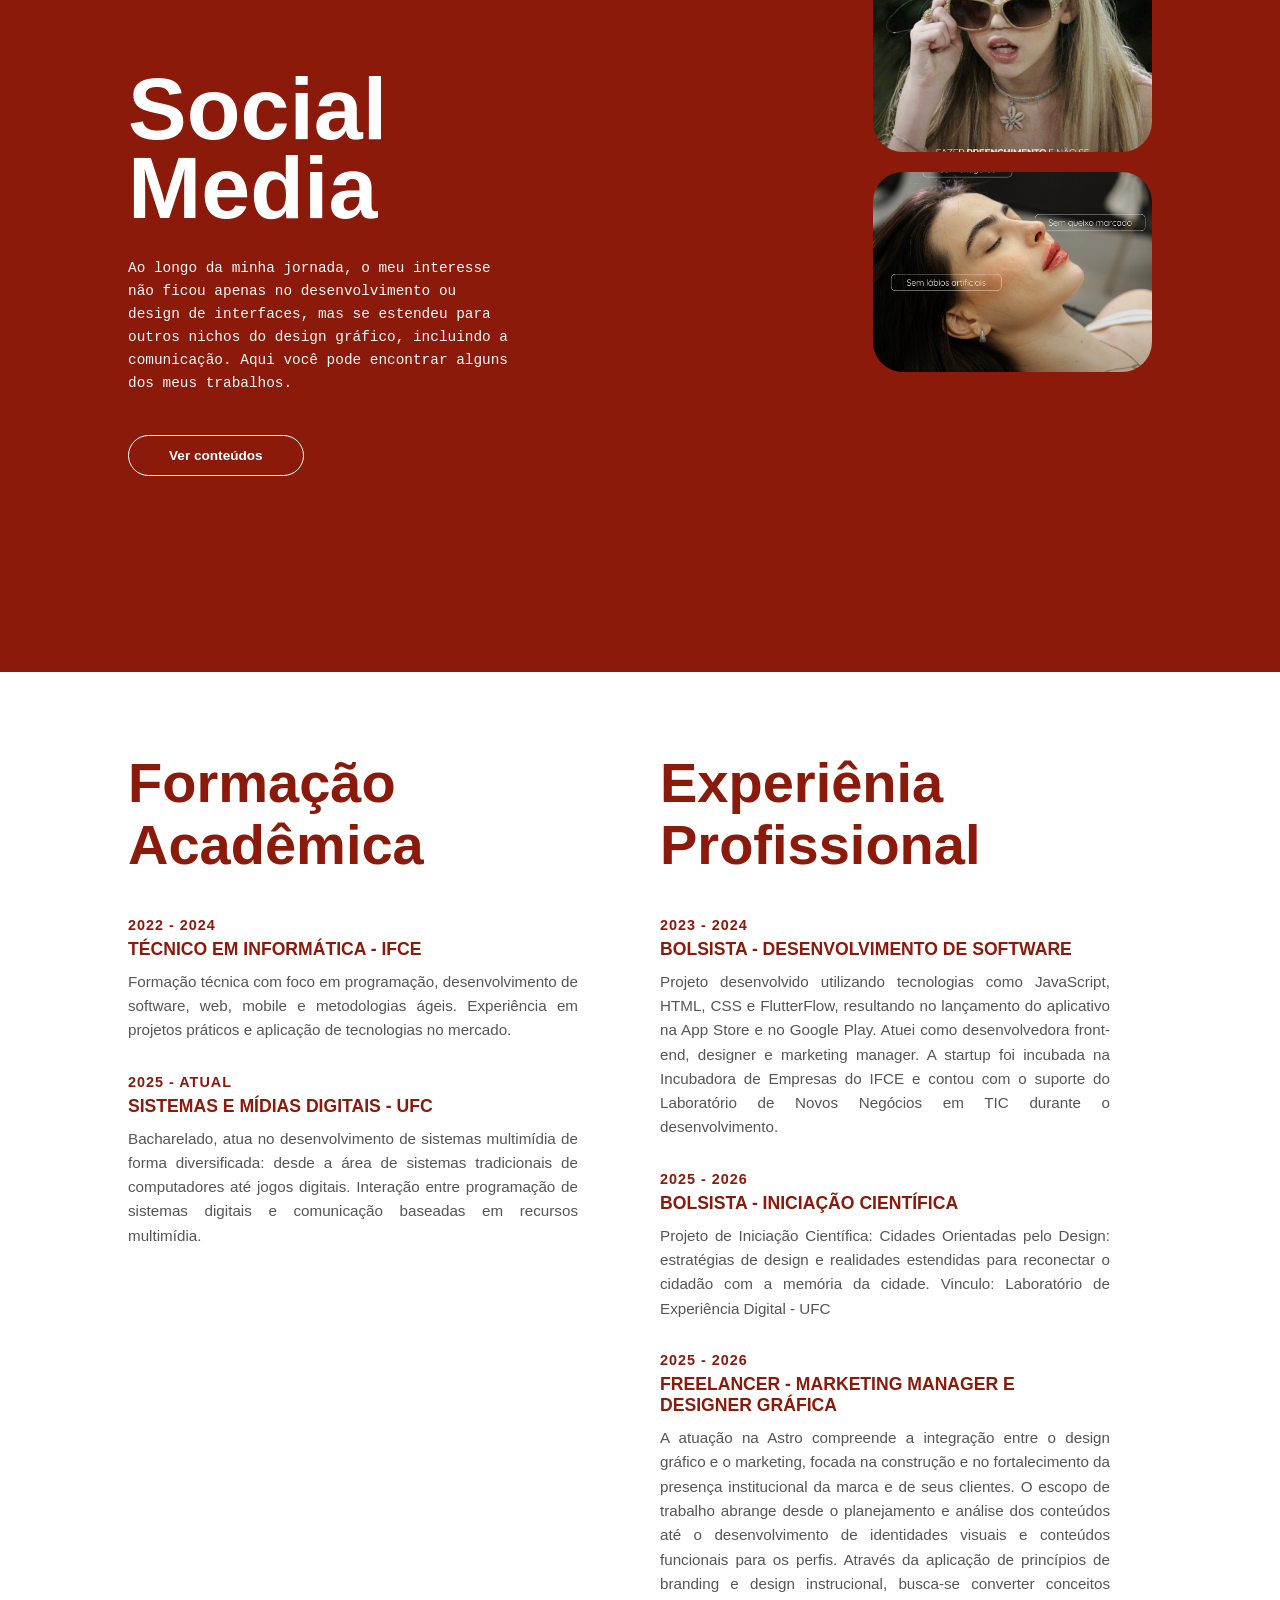
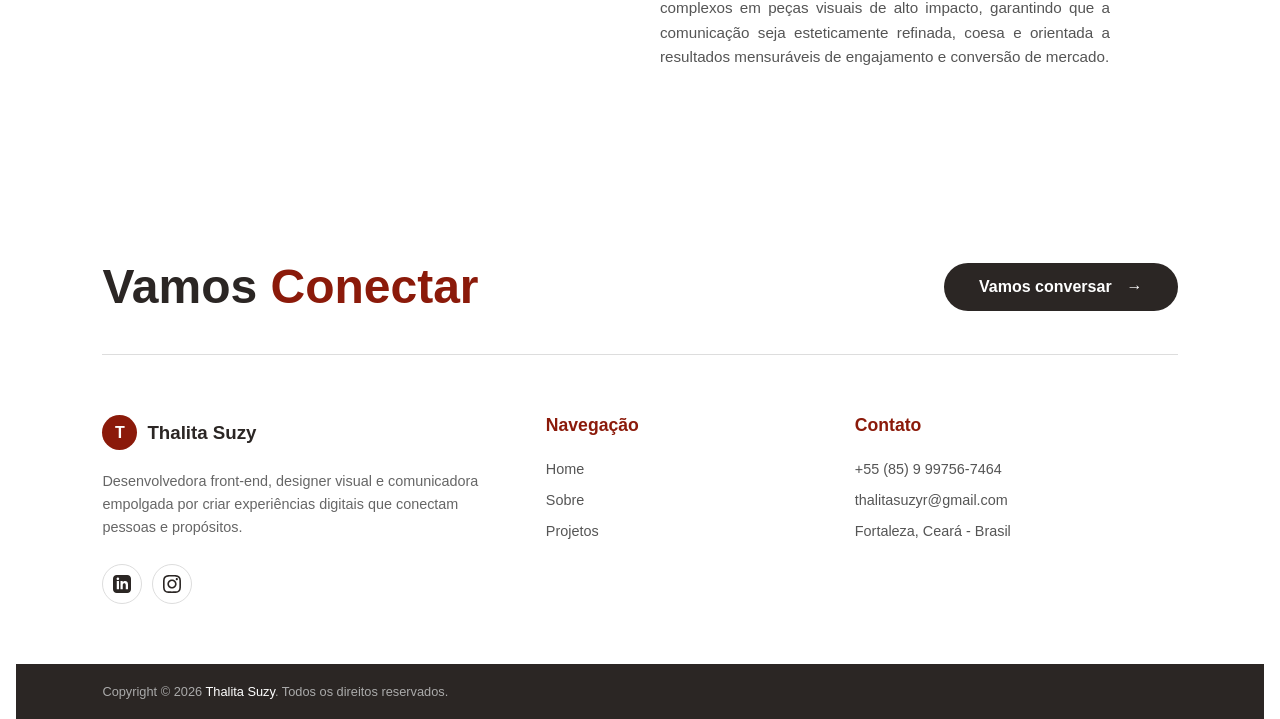
==== commit dff7ef14: "updating projects" ====
--- a/index.html
+++ b/index.html
@@ -89,20 +89,35 @@
                 </div>
                 <div class="card-meta">
                     <span class="category-tag">Software Development/UX/UI</span>
-                    <span class="post-date">10 Mar 2026</span>
+                    <span class="post-date">1 a</span>
                 </div>
                 <h3>Menutech</h3>
-                <p data-i18n="proj1_desc">O Menutech é um aplicativo que visa revolucionar a experiência do refeitório acadêmico, atendendo as demandas de toda a comunidade academica, desde os alunos até a equipe administrativa.</p>
+                <p dat-i18n="proj1_desc">O Menutech é um sistema multiplataforma que visa revolucionar a experiência do Refeitório Acadêmico no Instituto Federal do Ceará, atendendo as demandas de toda a comunidade academica e técnica-administrativa. Idealizado no Foundation Program da Apple developer Academy | IFCE, o projeto foi publicado na App Store e Google Play.</p>
                 <a href="https://www.linkedin.com/feed/update/urn:li:activity:7304932510893797377/" target="_blank" rel="noopener noreferrer" class="read-more" data-i18n="proj_read_more">Ler Mais</a>
             </article>
 
             <article class="news-card">
                 <div class="card-image">
+                    <img src="assets/projeto6.png" alt="Teoria das Cores" loading="lazy">
+                </div>
+                <div class="card-meta">
+                    <span class="category-tag">Design Gráfico/Ilustração</span>
+                    <span class="post-date">10 m</span>
+                </div>
+                <h3>Bella e o Mistério dos Microplásticos</h3>
+                <p dat-i18n="proj2_desc">
+                O projeto trata-se de uma série multimídia composta por 5 HQ's e respectivas animações. Através das aventuras da personagem, apresentamos termos robustos de forma acessível, explorando a origem, os impactos e as possíveis soluções para a poluição marinha, motivando o público a se tornar agente de mudança.</p>
+
+                    <a href="https://www.linkedin.com/posts/thalitaasuzy_conexaetoazul-smd-ufc-activity-7431034703618527232-7T-q?utm_source=share&utm_medium=member_desktop&rcm=ACoAAEdZW-oBWjPLIpiBJXdHD4t_kgtDSqdPmk8" target="_blank" rel="noopener noreferrer" class="read-more" data-i18n="proj_read_more">Ler Mais</a>
+            </article>
+
+            <article class="news-card">
+                <div class="card-image">
                     <img src="assets/projeto3.png" alt="Teoria das Cores" loading="lazy">
                 </div>
                 <div class="card-meta">
                     <span class="category-tag">Educacional/UX/UI</span>
-                    <span class="post-date">05 Mar 2026</span>
+                    <span class="post-date">11 m</span>
                 </div>
                 <h3>HelpMeMo</h3>
                 <p data-i18n="proj2_desc">O HelpMeMo é uma plataforma gameficada de cunho educacional, onde a proposta se constrói na interação com Jogos da Memória e Tabela de Frequência, diretamente relacionados ao aprendizado das disciplinas de matemática, sociologia e Segurança e Higiene do Trabalho (HST).</p>
@@ -115,14 +130,29 @@
                 </div>
                 <div class="card-meta">
                     <span class="category-tag">Flutter Flow/UX/UI</span>
-                    <span class="post-date">05 Mar 2026</span>
-                </div>
-                <h3>HelpMeMo</h3>
-                <p data-i18n="proj2_desc">Um aplicativo que nutricionistas podem fazer o acompanhamento da
+                    <span class="post-date">10 m</span>
+                </div>
+                <h3>Nutrits</h3>
+                <p dat-i18n="proj2_desc">O Nutrits é um aplicativo que nutricionistas podem fazer o acompanhamento da
 rotina de
 de alimentação e
 consumo de água dos seus pacientes. Seu objetivo é Facilitar o acompanhamento nutricional, por meio da interatividade intuitiva e prática entre o profissional da área (Nutricionista) e seu paciente.</p>
                 <a href="https://www.linkedin.com/posts/thalitaasuzy_uxdesign-uidesign-nutriaexaeto-activity-7325867196071473152-YeBJ?utm_source=share&utm_medium=member_desktop&rcm=ACoAAEdZW-oBWjPLIpiBJXdHD4t_kgtDSqdPmk8" target="_blank" rel="noopener noreferrer" class="read-more" data-i18n="proj_read_more">Ler Mais</a>
+            </article>
+
+            <article class="news-card">
+                <div class="card-image">
+                    <img src="assets/projeto5.png" alt="projeto 5" loading="lazy">
+                </div>
+                <div class="card-meta">
+                    <span class="category-tag">React/UX/UI</span>
+                    <span class="post-date">10 m</span>
+                </div>
+                <h3>Bookapê</h3>
+                <p dat-i18n="proj2_desc">O Bookape é uma plataforma que revoluciona a forma como lemos e interagimos com os livros.
+Além de servir como uma biblioteca virtual completa, o Bookape oferece diversas ferramentas para enriquecer sua experiência de leitura!
+O Bookape é a ferramenta ideal para quem busca uma experiência de leitura mais completa e personalizada.</p>
+                <a href="https://www.linkedin.com/posts/thalitaasuzy_bookap%C3%AA-seu-novo-companheiro-de-leitura-activity-7308562252255629312-Xvhu?utm_source=share&utm_medium=member_desktop&rcm=ACoAAEdZW-oBWjPLIpiBJXdHD4t_kgtDSqdPmk8" target="_blank" rel="noopener noreferrer" class="read-more" data-i18n="proj_read_more">Ler Mais</a>
             </article>
 
 
@@ -141,7 +171,7 @@
         </div>
 
         <div class="content-gallery">
-            <div class="grid-item item-1"><img src="assets/socialmedia/8.png" alt="Kedros Media & Studio" loading="lazy"></div>
+            <div class="grid-item item-1"><img src="assets/socialmedia/cover.png" alt="Kedros Media & Studio" loading="lazy"></div>
             <div class="grid-item item-2"><img src="assets/socialmedia/27.png" alt="Design Mobile" loading="lazy"></div>
             <div class="grid-item item-3"><img src="assets/socialmedia/20.png" alt="Branding e Cartões" loading="lazy"></div>
         </div>
@@ -162,22 +192,30 @@
                 <h3 data-i18n="acad_ufc_title">SISTEMAS E MÍDIAS DIGITAIS - UFC</h3>
                 <p data-i18n="acad_ufc_desc">Bacharelado, atua no desenvolvimento de sistemas multimídia de forma diversificada: desde a área de sistemas tradicionais de computadores até jogos digitais. Interação entre programação de sistemas digitais e comunicação baseadas e recursos multimídia.</p>
             </div>
+
+            
         </div>
 
         <div class="education-info">
-            <h2 class="section-title" data-i18n="acad_title">Experiênia<br>Profissional</h2>
+            <h2 class="section-title" data-i18n="profissional_title">Experiênia<br>Profissional</h2>
 
             <div class="course">
                 <span class="date">2023 - 2024</span>
-                <h3 data-i18n="acad_ifce_title">BOLSISTA - DESENVOLVIMENTO DE SOFTWARE</h3>
-                <p data-i18n="acad_ifce_desc">Desenvolvi um aplicativo e um site para o restaurante acadêmico da instituição. O projeto foi desenvolvido em equipe, utilizando tecnologias como JavaScript, HTML, CSS e FlutterFlow, e resultou no lançamento do aplicativo na App Store e no Google Play. Atuei também como designer, criando a identidade visual, protótipos e gerenciando o Instagram oficial do projeto. A startup foi incubada na Incubadora de Empresas do IFCE e contou com o suporte do Laboratório de Novos Negócios em TIC durante o desenvolvimento.</p>
-            </div>
-
-            <div class="course">
-                <span class="date" data-i18n="acad_ufc_date">2025 - 2026</span>
-                <h3 data-i18n="acad_ufc_title">BOLSISTA - INICIAÇÃO CIENTÍFICA</h3>
-                <p data-i18n="acad_ufc_desc">Projeto de Iniciação Científica: Cidades Orientadas pelo Design: estratégias de design e realidades estendidas para reconectar o cidadão com a memória da cidade.
+                <h3 data-i18n="acad_scholarship_title">BOLSISTA - DESENVOLVIMENTO DE SOFTWARE</h3>
+                <p data-i18n="acad_scholarship_desc">Projeto desenvolvido utilizando tecnologias como JavaScript, HTML, CSS e FlutterFlow, resultando no lançamento do aplicativo na App Store e no Google Play. Atuei como desenvolvedora front-end, designer e marketing manager. A startup foi incubada na Incubadora de Empresas do IFCE e contou com o suporte do Laboratório de Novos Negócios em TIC durante o desenvolvimento.</p>
+            </div>
+
+            <div class="course">
+                <span class="date" data-i18n="acad_research_date">2025 - 2026</span>
+                <h3 data-i18n="acad_research_title">BOLSISTA - INICIAÇÃO CIENTÍFICA</h3>
+                <p data-i18n="acad_research_desc">Projeto de Iniciação Científica: Cidades Orientadas pelo Design: estratégias de design e realidades estendidas para reconectar o cidadão com a memória da cidade.
 Vinculo: Laboratório de Experiência Digital - UFC</p>
+            </div>
+
+            <div class="course">
+                <span class="date" data-i18n="acad_research_date">2025 - 2026</span>
+                <h3 data-i18n="acad_research_title">FREELANCER - MARKETING MANAGER E DESIGNER GRÁFICA</h3>
+                <p data-i18n="acad_research_desc">A atuação na Astro compreende a integração entre o design gráfico e o marketing, focada na construção e no fortalecimento da presença institucional da marca e de seus clientes. O escopo de trabalho abrange desde o planejamento e análise dos conteúdos até o desenvolvimento de identidades visuais e conteúdos funcionais para os perfis. Através da aplicação de princípios de branding e design instrucional, busca-se converter conceitos complexos em peças visuais de alto impacto, garantindo que a comunicação seja esteticamente refinada, coesa e orientada a resultados mensuráveis de engajamento e conversão de mercado.</p>
             </div>
         </div>
 
@@ -186,7 +224,7 @@
 
     <footer class="lets-connect">
         <div class="footer-top">
-            <h2 class="connect-title" data-i18n="foot_connect">Vamos<span>Conectar</span> Aqui</h2>
+            <h2 class="connect-title" data-i18n="foo_connect">Vamos <span>Conectar</h2>
             <a href="mailto:thalitasuzy@exemplo.com?subject=Contato via Portfólio" class="footer-cta-btn" data-i18n="foot_btn">
                 Vamos conversar <span class="arrow">→</span>
             </a>
@@ -200,8 +238,8 @@
                     <span class="logo-circle">T</span>
                     <h3>Thalita Suzy</h3>
                 </div>
-                <p class="brand-description" data-i18n="foot_desc">
-                    Desenvolvedora Front-end e Designer Visual apaixonada por criar experiências digitais que conectam pessoas e propósitos.
+                <p class="brand-description" data-i18n="fot_desc">
+                    Desenvolvedora front-end, designer visual e comunicadora empolgada por criar experiências digitais que conectam pessoas e propósitos.
                 </p>
                 <div class="social-icons">
     <a href="https://www.linkedin.com/in/thalitaasuzy/?skipRedirect=true" target="_blank" rel="noopener noreferrer" class="social-icon" aria-label="LinkedIn">
--- a/index.css
+++ b/index.css
@@ -286,7 +286,7 @@
 
 .pinterest-grid {
   
-    column-count: 3; 
+    column-count: 4; 
     column-gap: 20px;
 }
 
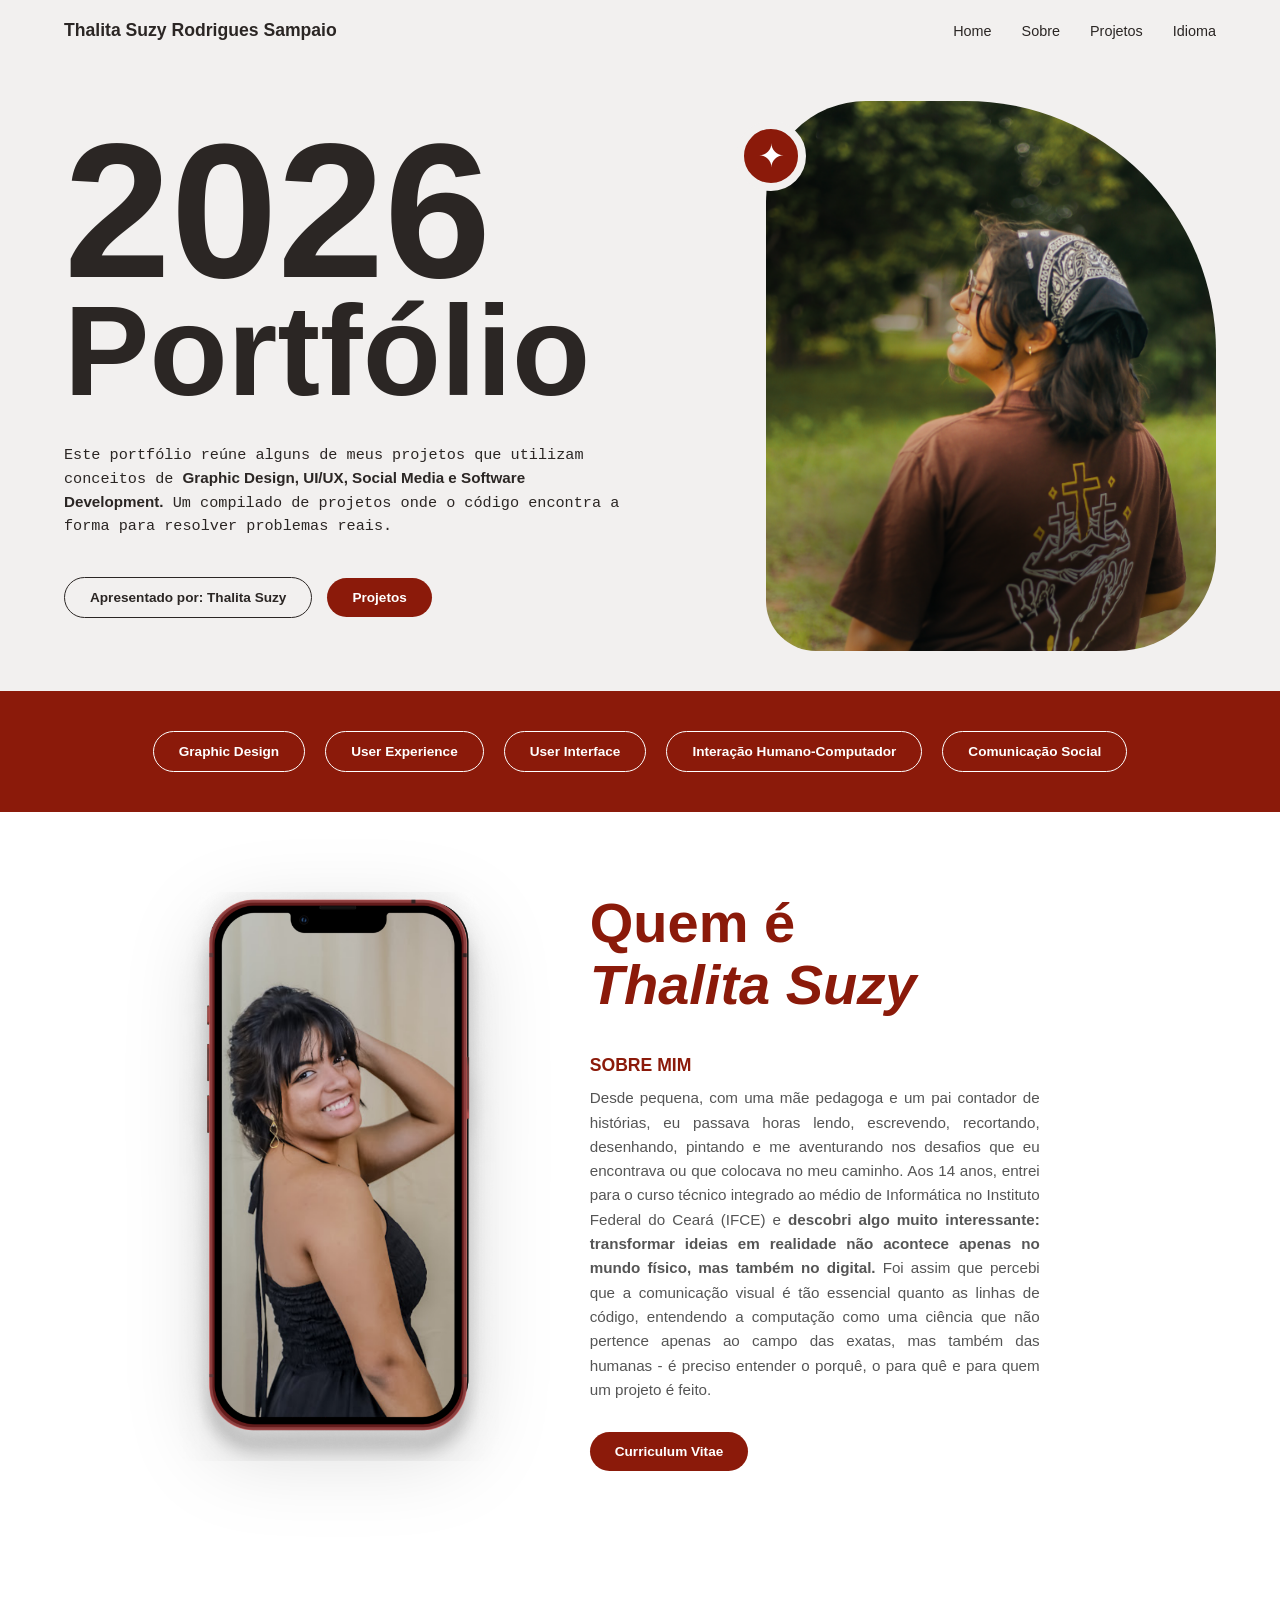
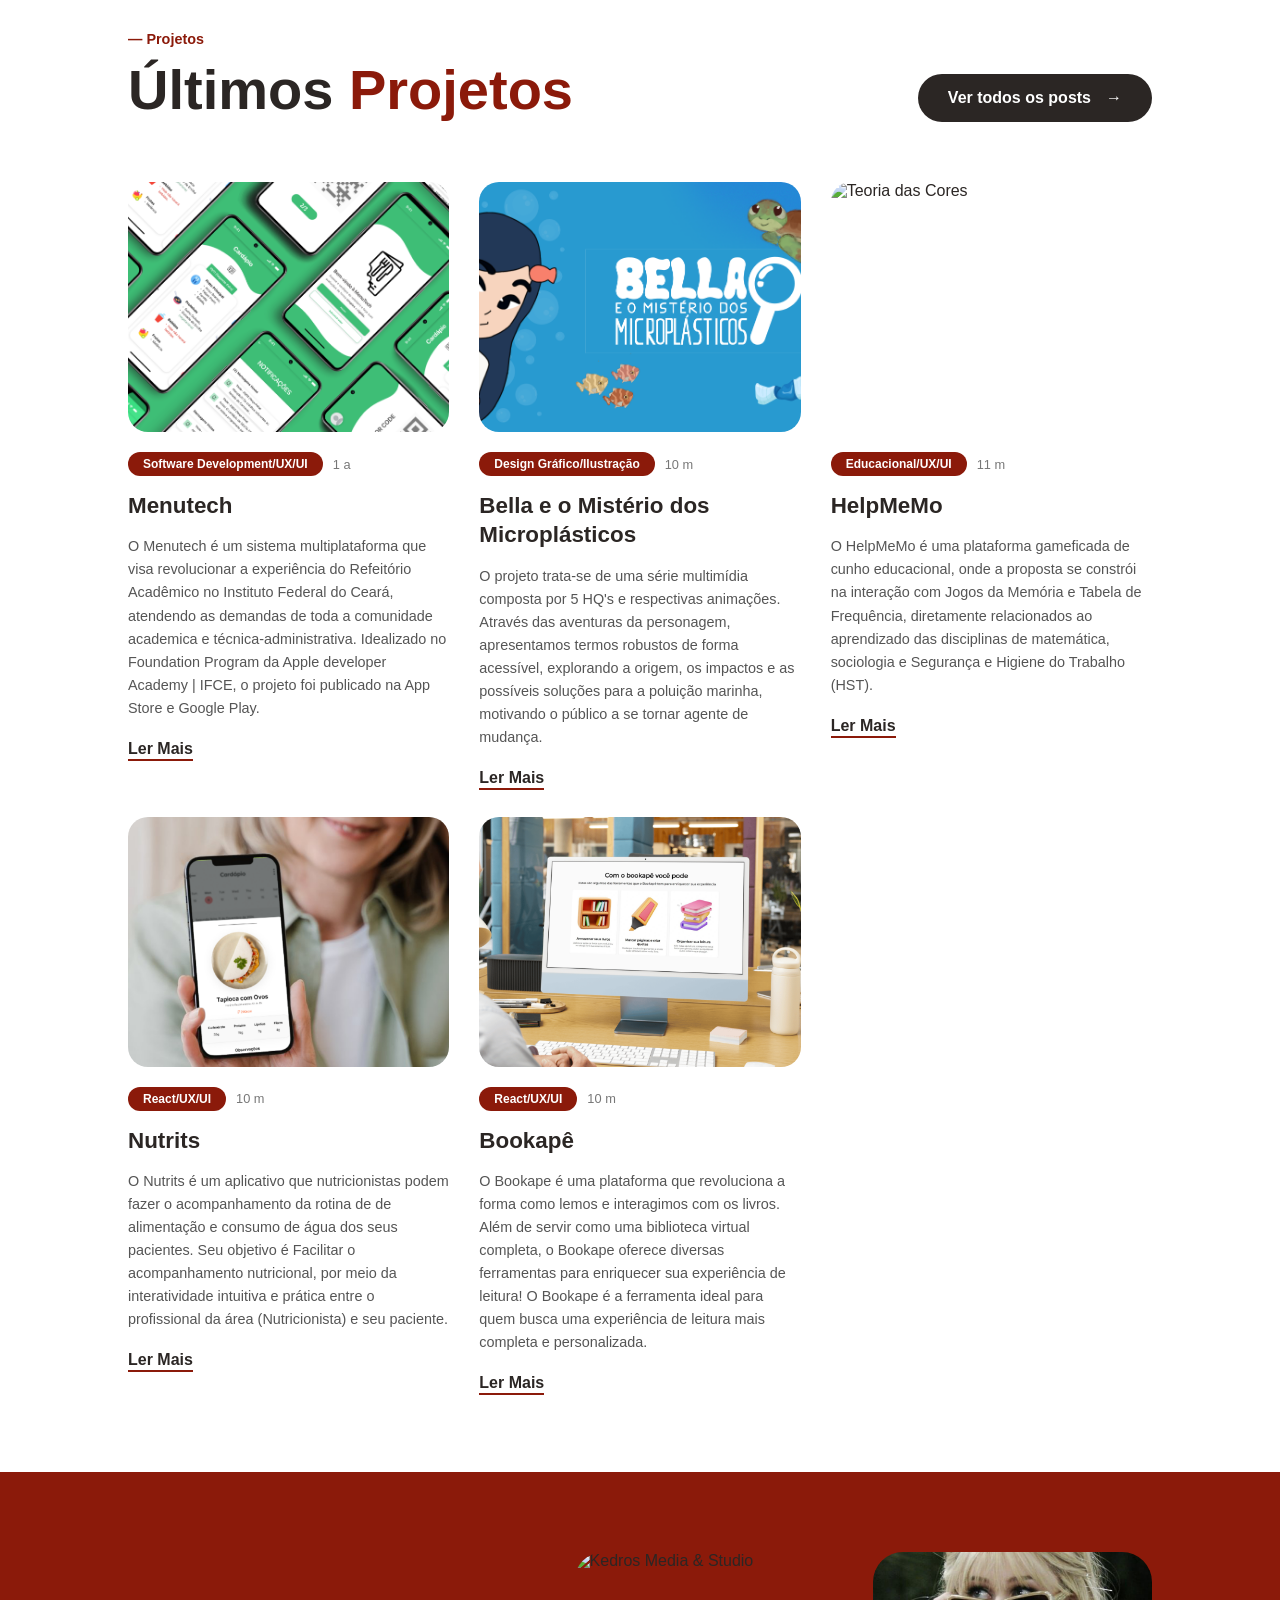
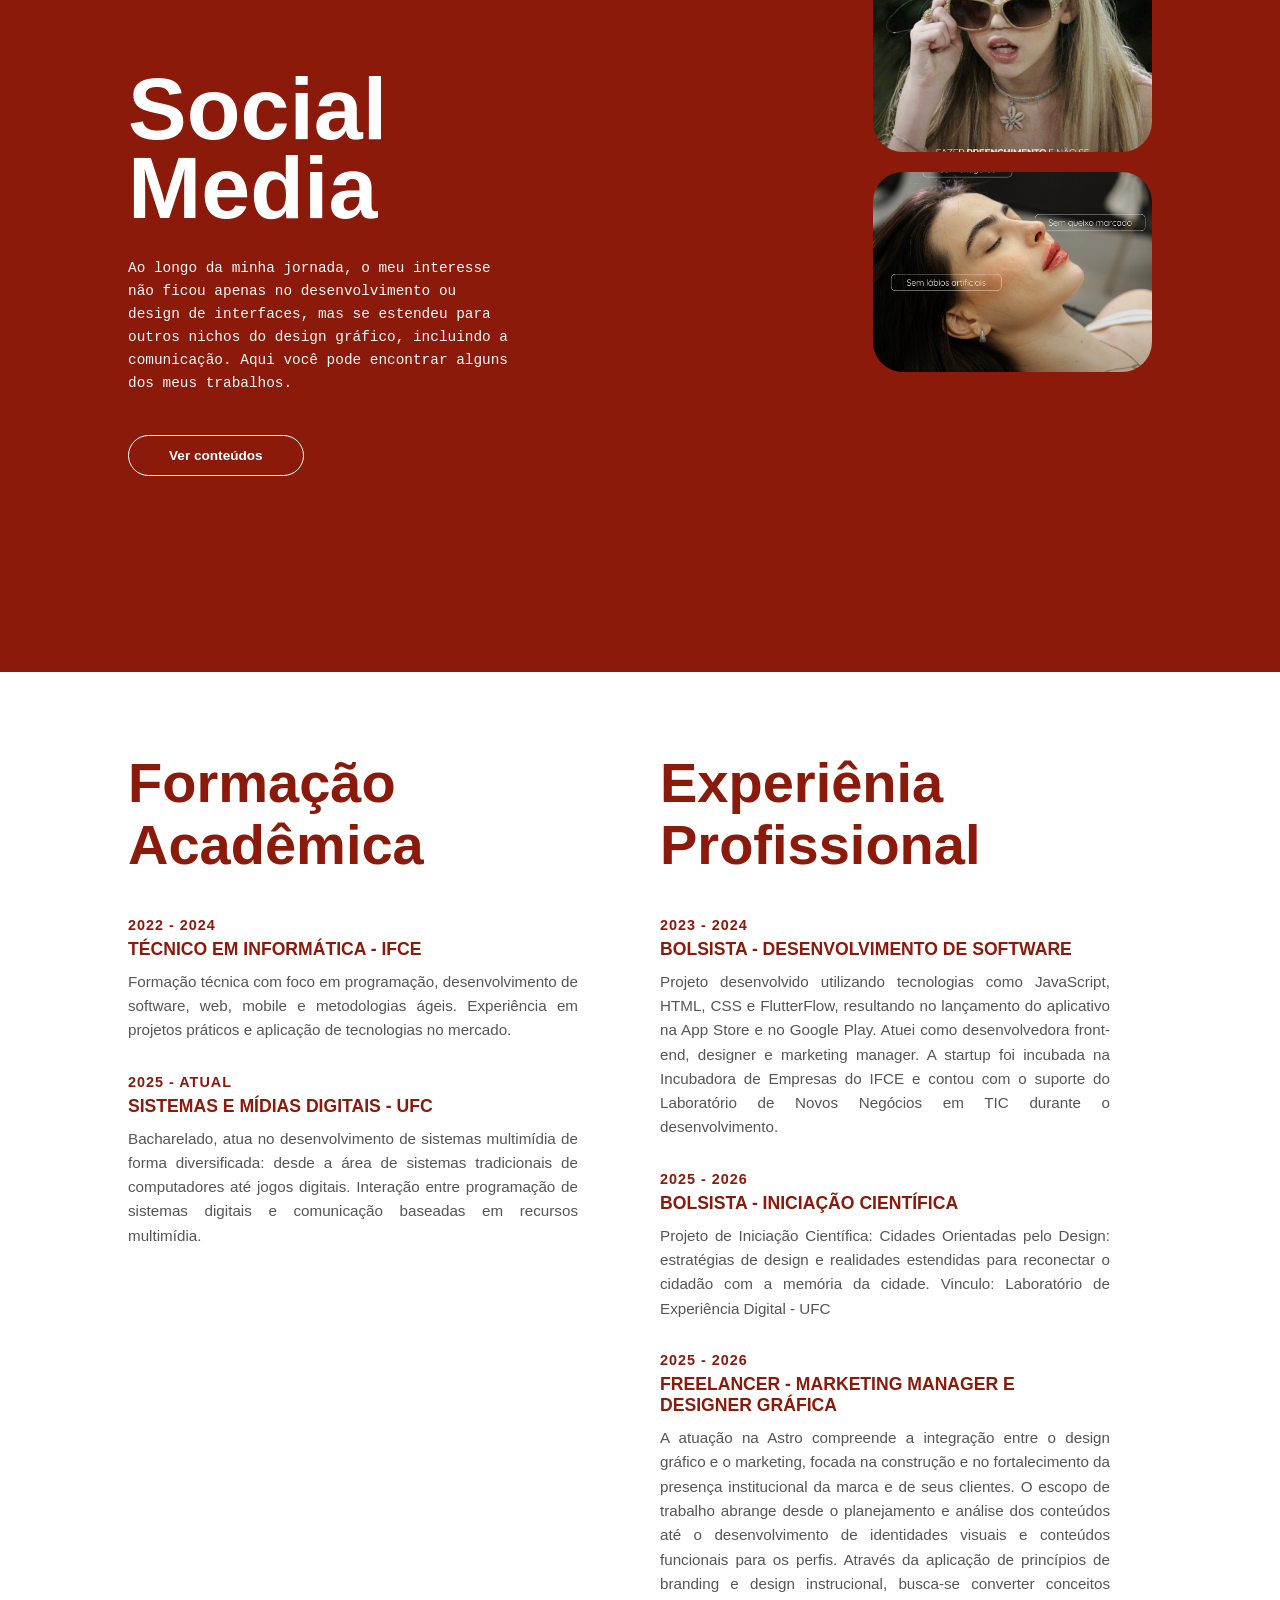
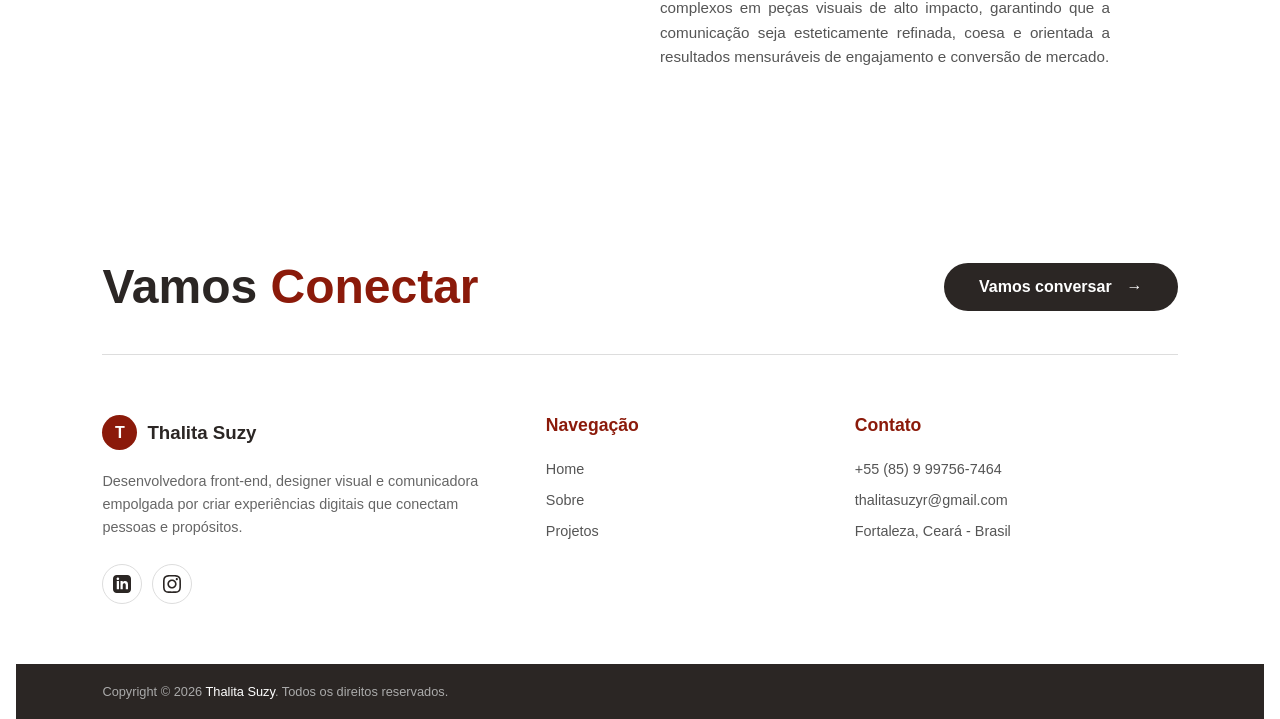
==== commit ee5c3dc8: "updating projects" ====
--- a/index.html
+++ b/index.html
@@ -129,7 +129,7 @@
                     <img src="assets/projeto4.png" alt="Teoria das Cores" loading="lazy">
                 </div>
                 <div class="card-meta">
-                    <span class="category-tag">Flutter Flow/UX/UI</span>
+                    <span class="category-tag">React/UX/UI</span>
                     <span class="post-date">10 m</span>
                 </div>
                 <h3>Nutrits</h3>
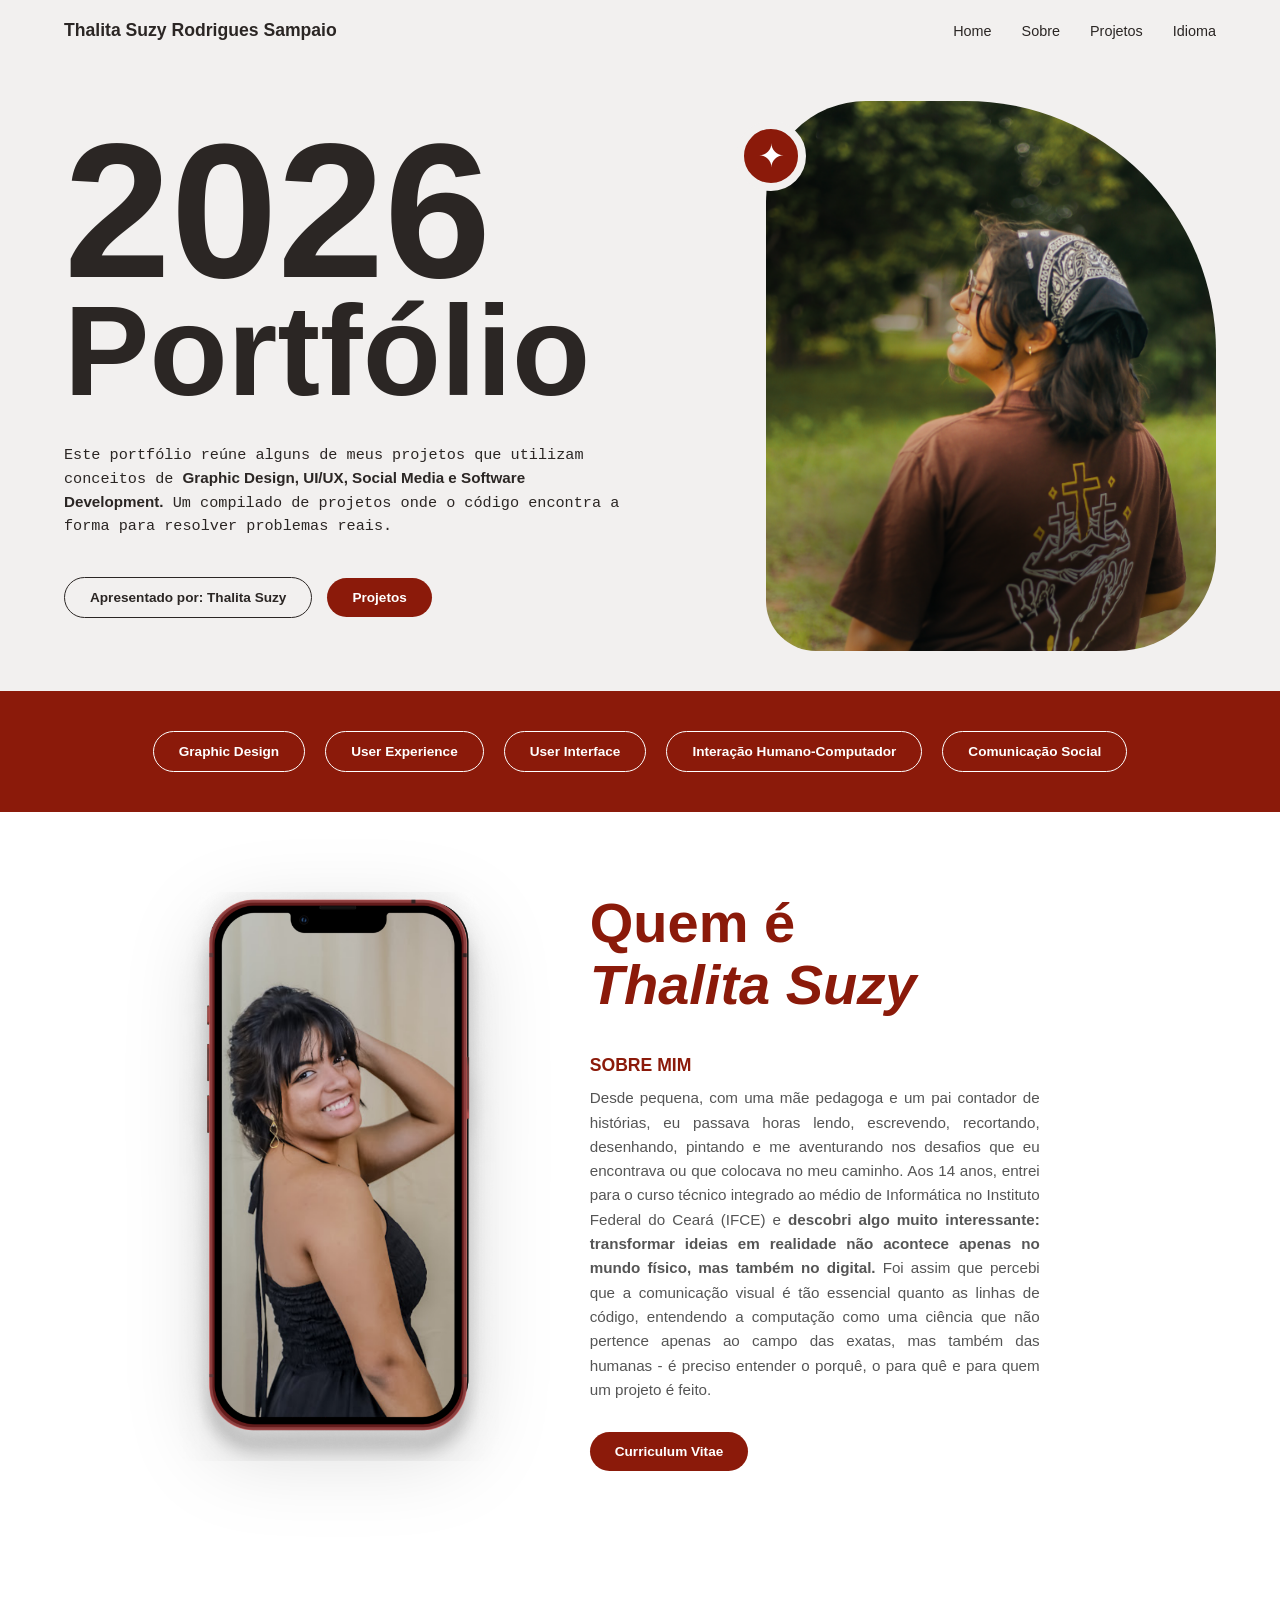
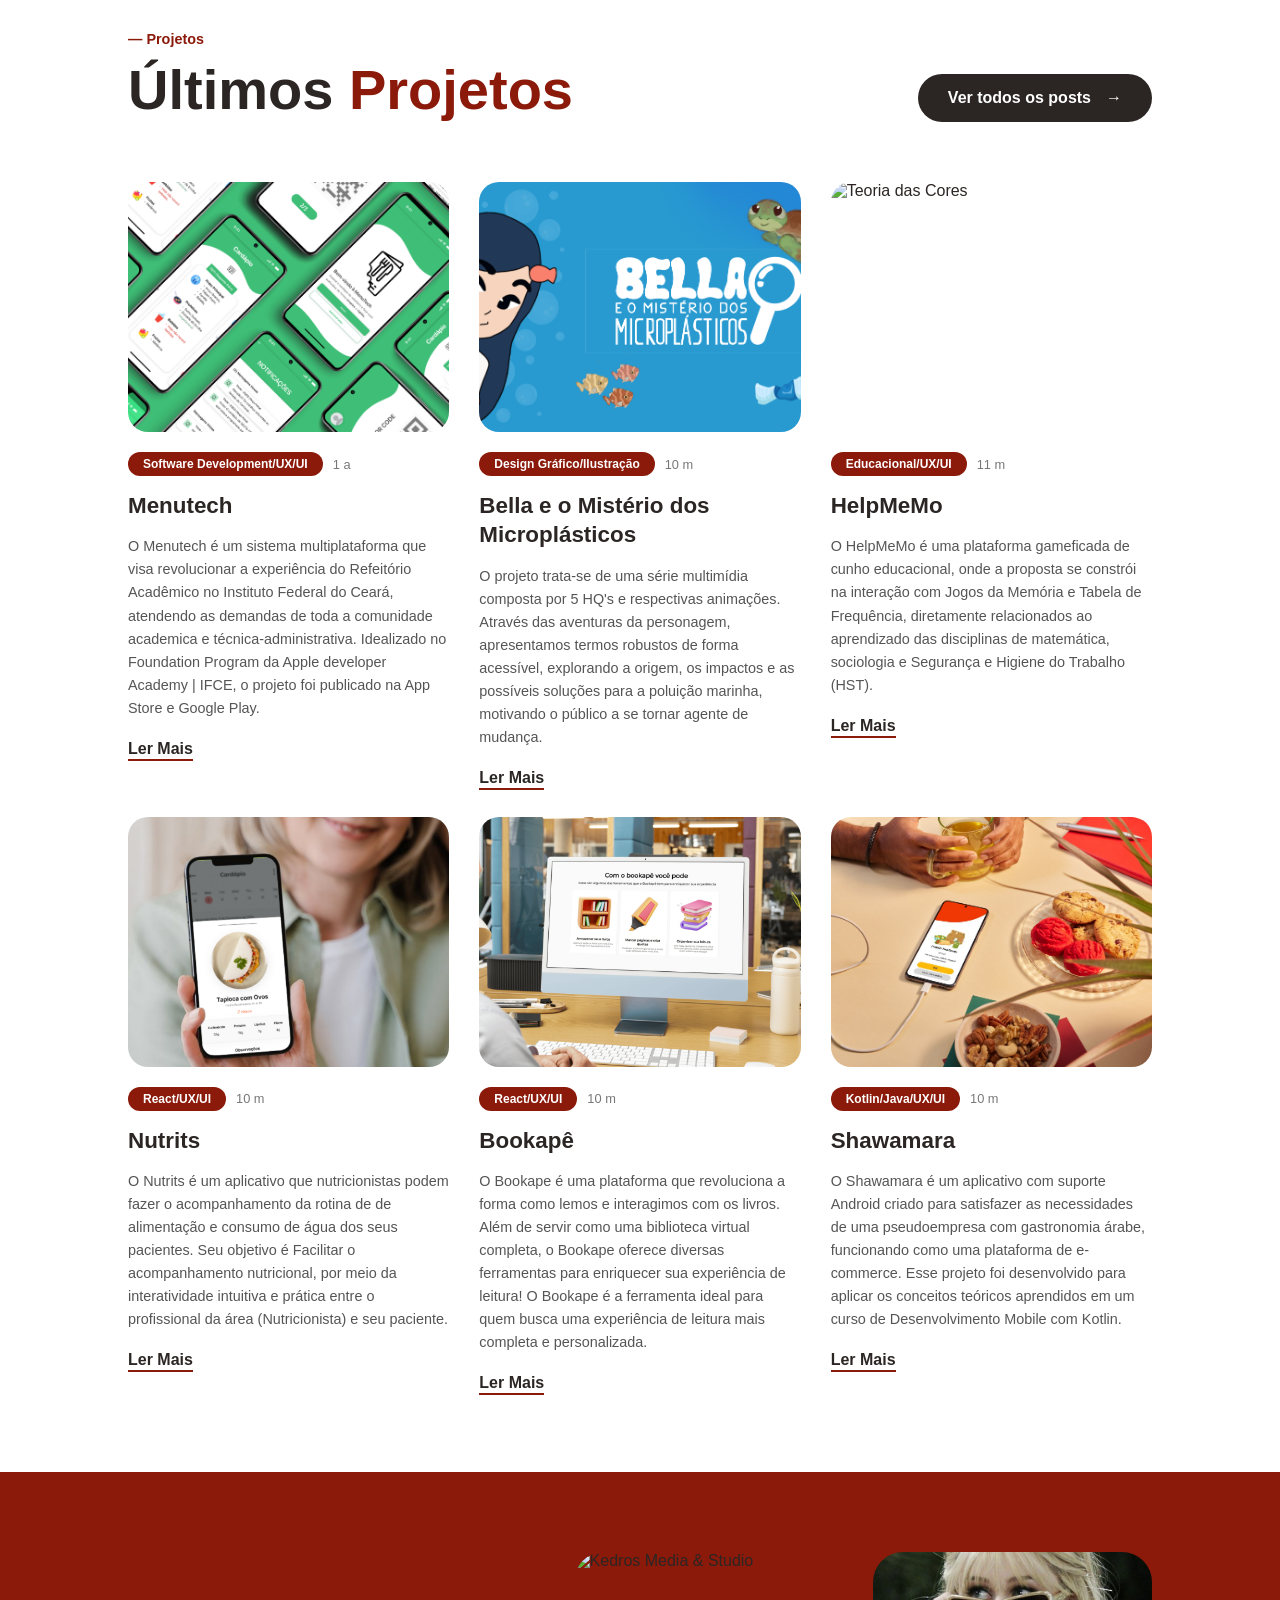
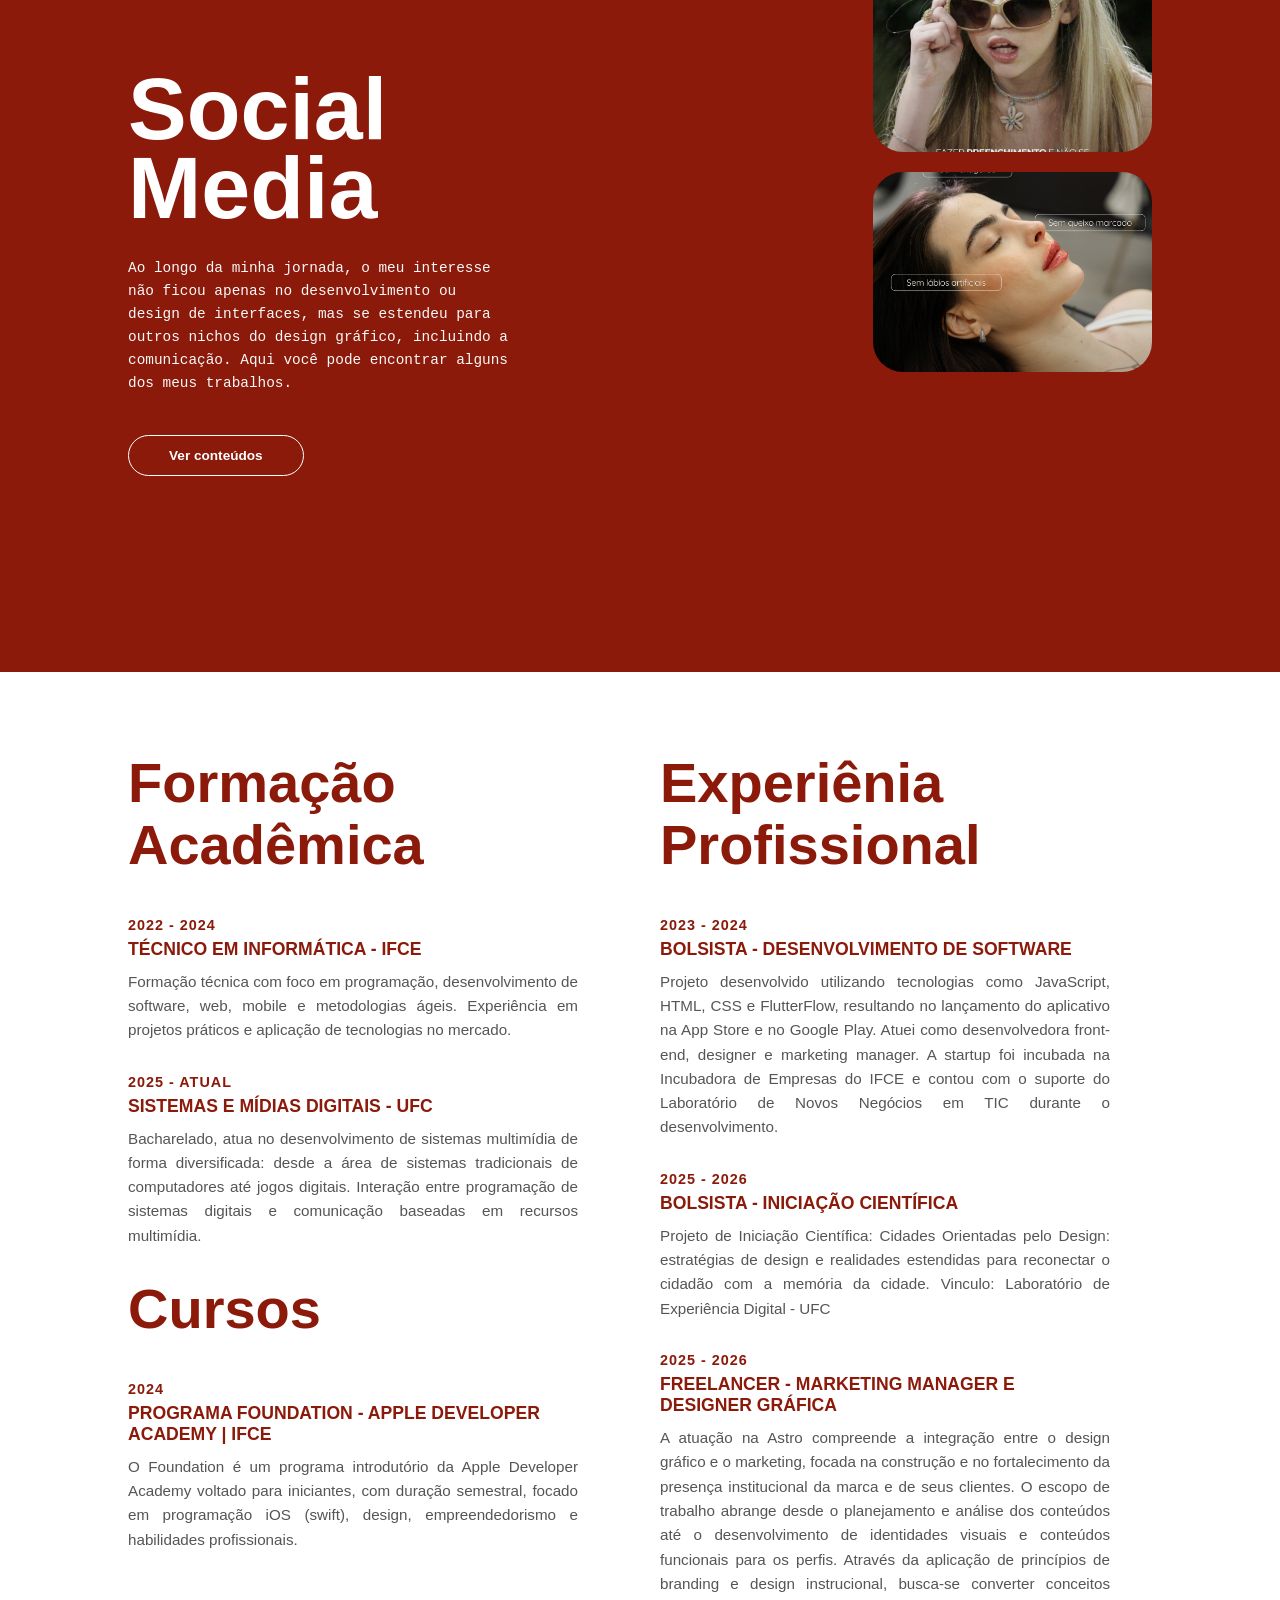
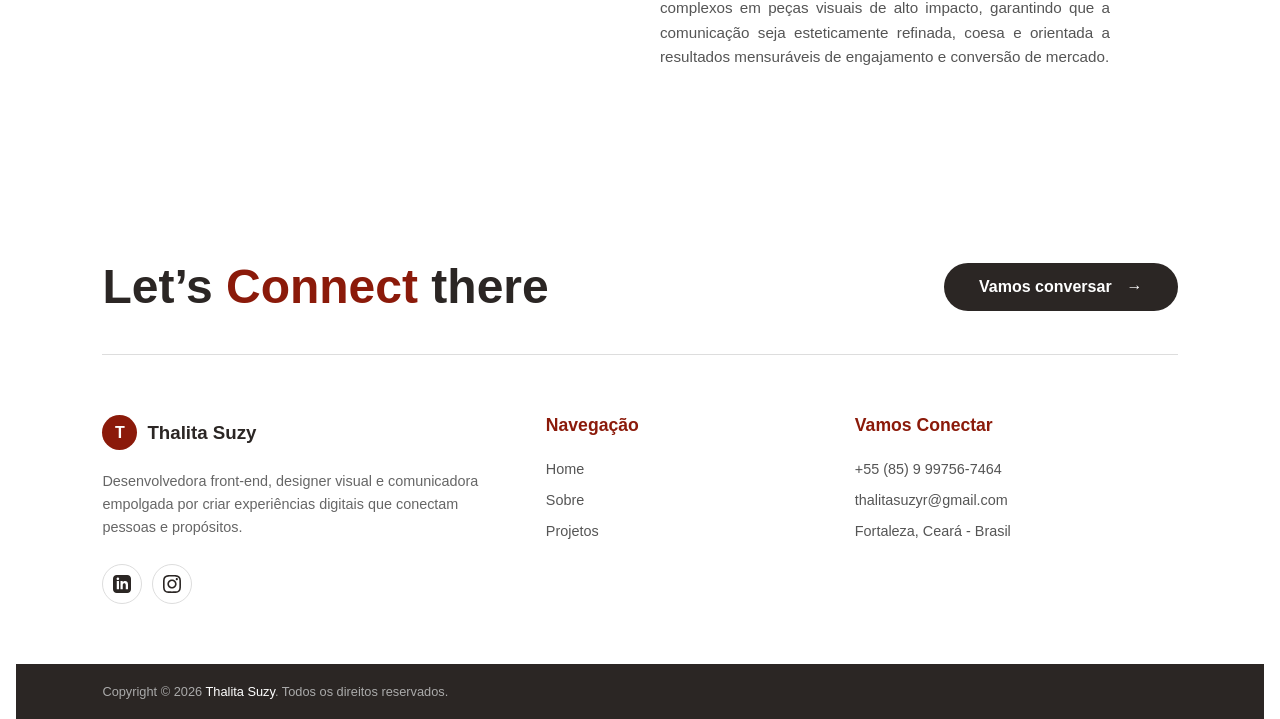
==== commit b796b399: "adding new update" ====
--- a/index.html
+++ b/index.html
@@ -155,6 +155,19 @@
                 <a href="https://www.linkedin.com/posts/thalitaasuzy_bookap%C3%AA-seu-novo-companheiro-de-leitura-activity-7308562252255629312-Xvhu?utm_source=share&utm_medium=member_desktop&rcm=ACoAAEdZW-oBWjPLIpiBJXdHD4t_kgtDSqdPmk8" target="_blank" rel="noopener noreferrer" class="read-more" data-i18n="proj_read_more">Ler Mais</a>
             </article>
 
+            <article class="news-card">
+                <div class="card-image">
+                    <img src="assets/projeto7.jpeg" alt="projeto 5" loading="lazy">
+                </div>
+                <div class="card-meta">
+                    <span class="category-tag">Kotlin/Java/UX/UI</span>
+                    <span class="post-date">10 m</span>
+                </div>
+                <h3>Shawamara</h3>
+                <p dat-i18n="proj2_desc">O Shawamara é um aplicativo com suporte Android criado para satisfazer as necessidades de uma pseudoempresa com gastronomia árabe, funcionando como uma plataforma de e-commerce. Esse projeto foi desenvolvido para aplicar os conceitos teóricos aprendidos em um curso de Desenvolvimento Mobile com Kotlin. </p>
+                <a href="" target="_blank" rel="noopener noreferrer" class="read-more" data-i18n="proj_read_more">Ler Mais</a>
+            </article>
+
 
 
         </div>
@@ -193,6 +206,14 @@
                 <p data-i18n="acad_ufc_desc">Bacharelado, atua no desenvolvimento de sistemas multimídia de forma diversificada: desde a área de sistemas tradicionais de computadores até jogos digitais. Interação entre programação de sistemas digitais e comunicação baseadas e recursos multimídia.</p>
             </div>
 
+            <h2 class="section-title" data-i18n="acad_course_title">Cursos</h2>
+
+            <div class="course">
+                <span class="date" data-i18n="acad_course_date">2024</span>
+                <h3 data-i18n="acad_course_title">PROGRAMA FOUNDATION - APPLE DEVELOPER ACADEMY | IFCE</h3>
+                <p data-i18n="acad_course_desc">O Foundation é um programa introdutório da Apple Developer Academy voltado para iniciantes, com duração semestral, focado em programação iOS (swift), design, empreendedorismo e habilidades profissionais.</p>
+            </div>
+
             
         </div>
 
@@ -224,7 +245,7 @@
 
     <footer class="lets-connect">
         <div class="footer-top">
-            <h2 class="connect-title" data-i18n="foo_connect">Vamos <span>Conectar</h2>
+            <h2 class="connect-title" data-i18n="foot_connect">Vamos <span>Conectar</h2>
             <a href="mailto:thalitasuzy@exemplo.com?subject=Contato via Portfólio" class="footer-cta-btn" data-i18n="foot_btn">
                 Vamos conversar <span class="arrow">→</span>
             </a>
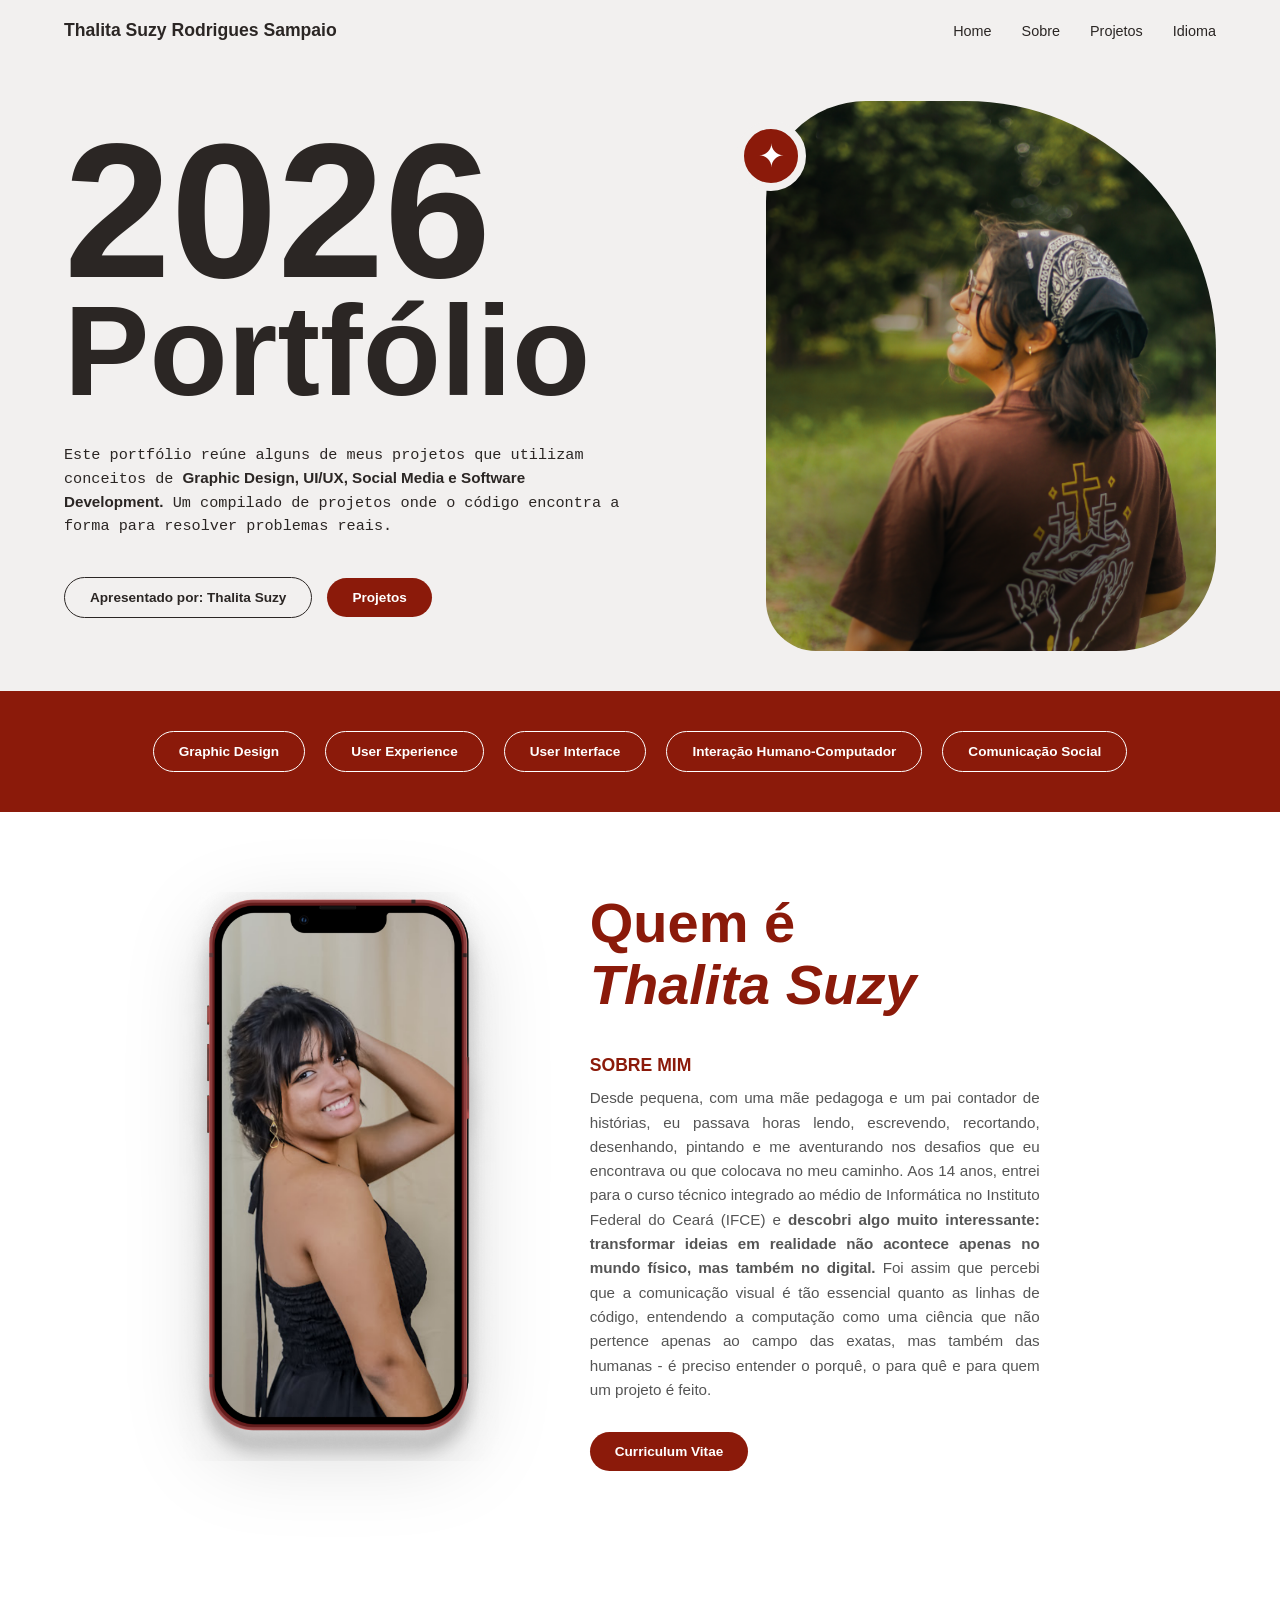
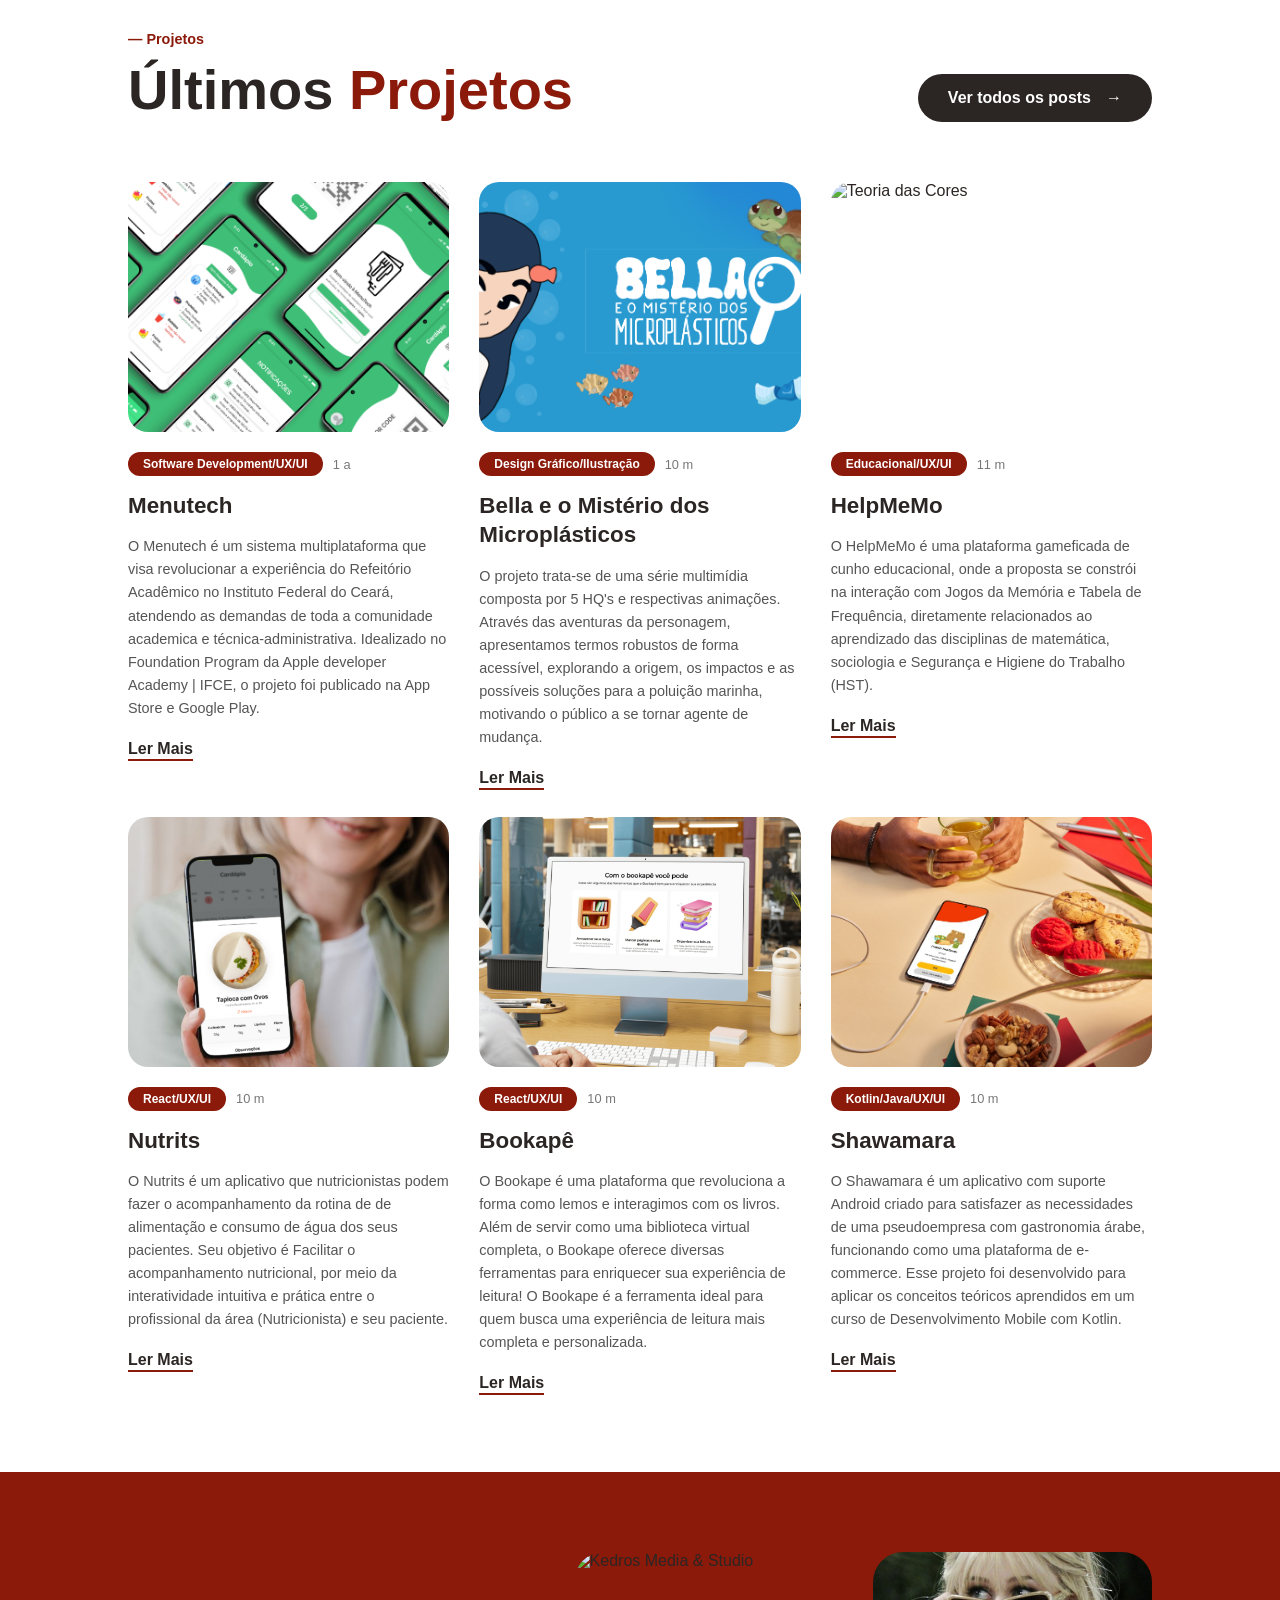
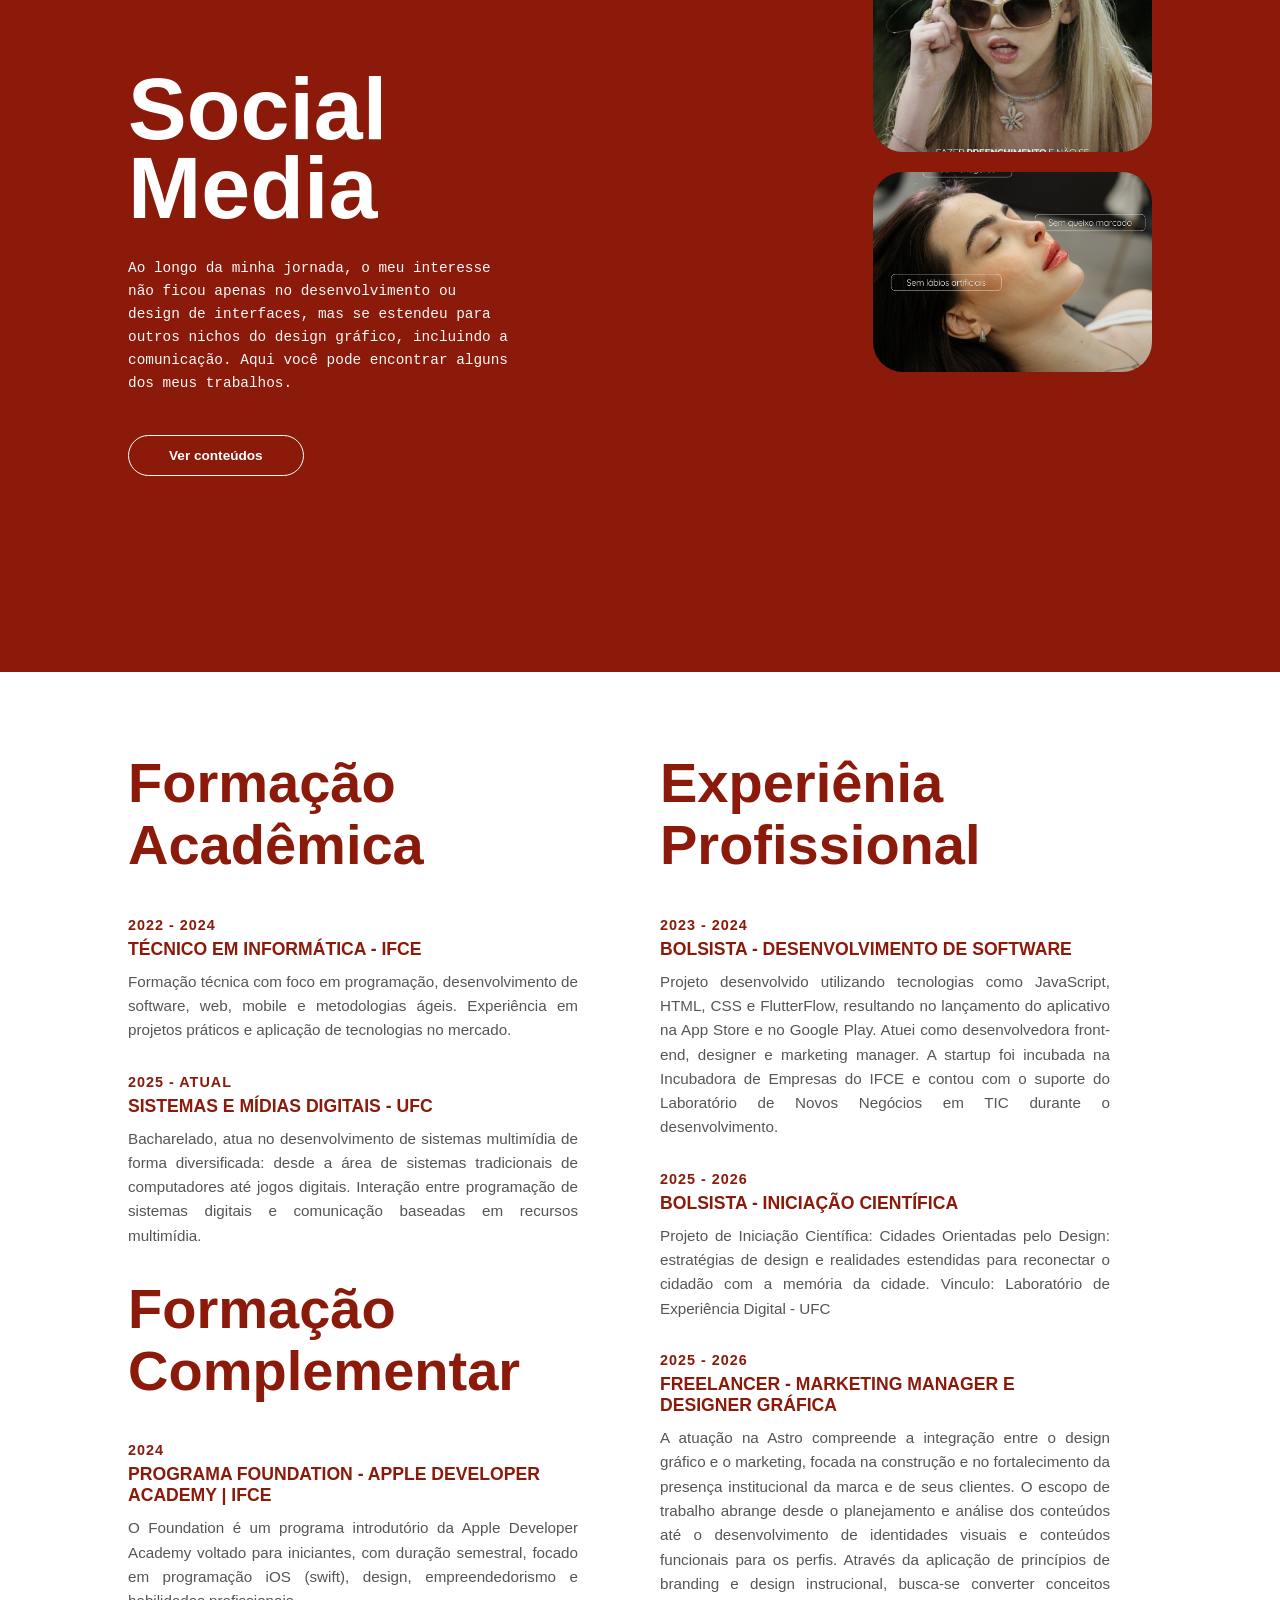
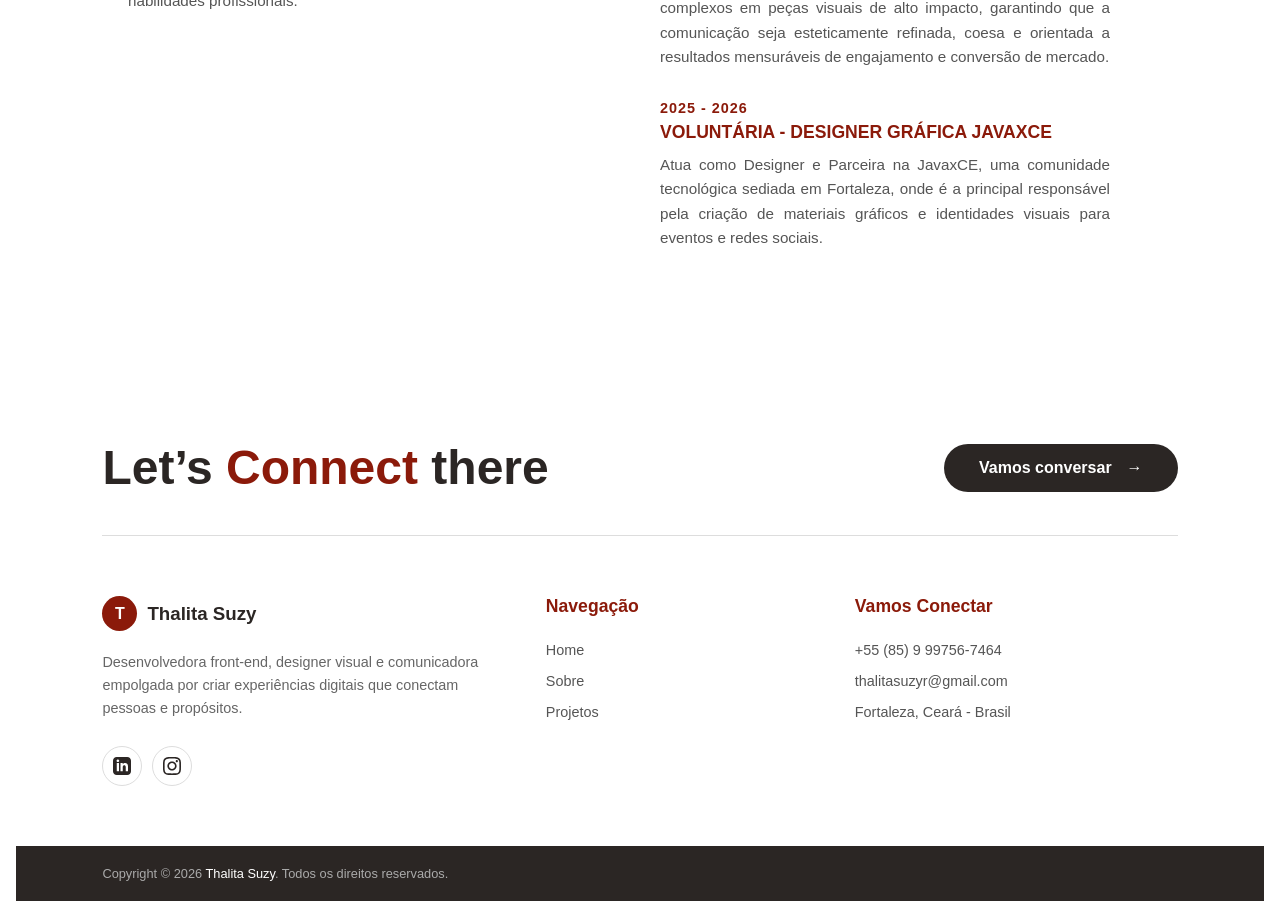
==== commit e50e75d3: "adding new update" ====
--- a/index.html
+++ b/index.html
@@ -206,7 +206,7 @@
                 <p data-i18n="acad_ufc_desc">Bacharelado, atua no desenvolvimento de sistemas multimídia de forma diversificada: desde a área de sistemas tradicionais de computadores até jogos digitais. Interação entre programação de sistemas digitais e comunicação baseadas e recursos multimídia.</p>
             </div>
 
-            <h2 class="section-title" data-i18n="acad_course_title">Cursos</h2>
+            <h2 class="section-title" data-i18n="acad_course_title">Formação</br>Complementar</h2>
 
             <div class="course">
                 <span class="date" data-i18n="acad_course_date">2024</span>
@@ -237,6 +237,12 @@
                 <span class="date" data-i18n="acad_research_date">2025 - 2026</span>
                 <h3 data-i18n="acad_research_title">FREELANCER - MARKETING MANAGER E DESIGNER GRÁFICA</h3>
                 <p data-i18n="acad_research_desc">A atuação na Astro compreende a integração entre o design gráfico e o marketing, focada na construção e no fortalecimento da presença institucional da marca e de seus clientes. O escopo de trabalho abrange desde o planejamento e análise dos conteúdos até o desenvolvimento de identidades visuais e conteúdos funcionais para os perfis. Através da aplicação de princípios de branding e design instrucional, busca-se converter conceitos complexos em peças visuais de alto impacto, garantindo que a comunicação seja esteticamente refinada, coesa e orientada a resultados mensuráveis de engajamento e conversão de mercado.</p>
+            </div>
+
+            <div class="course">
+                <span class="date" data-i18n="acad_research_date">2025 - 2026</span>
+                <h3 data-i18n="acad_research_title">VOLUNTÁRIA - DESIGNER GRÁFICA JAVAXCE</h3>
+                <p data-i18n="acad_research_desc"> Atua como Designer e Parceira na JavaxCE, uma comunidade tecnológica sediada em Fortaleza, onde é a principal responsável pela criação de materiais gráficos e identidades visuais para eventos e redes sociais.</p>
             </div>
         </div>
 
